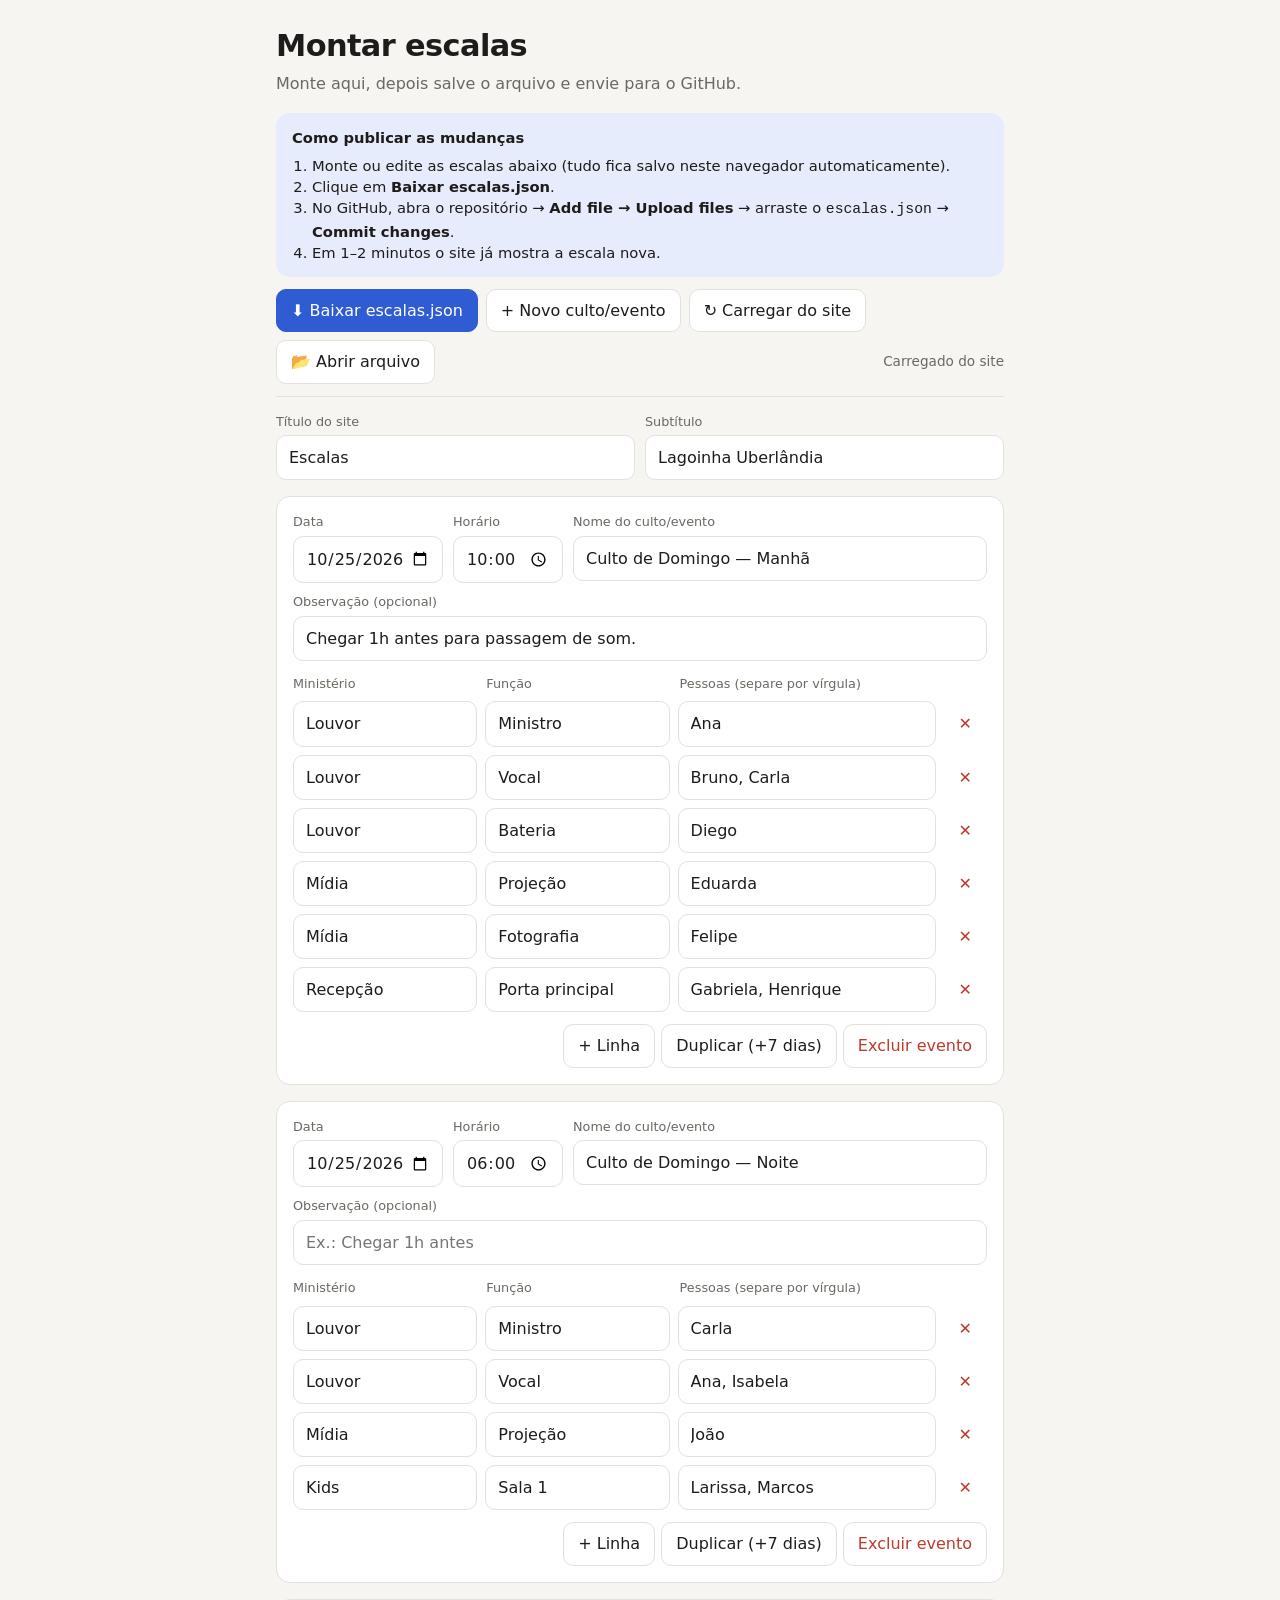
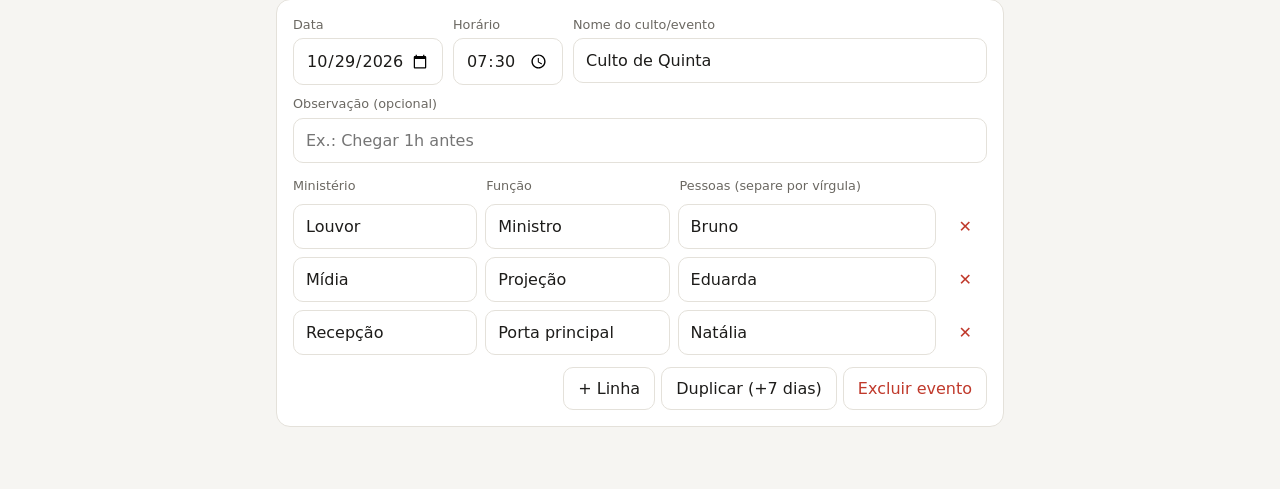
==== montar.html @ d143d2ea "Add files via upload" ====
<!doctype html>
<html lang="pt-BR">
<head>
  <meta charset="utf-8">
  <meta name="viewport" content="width=device-width, initial-scale=1">
  <meta name="robots" content="noindex">
  <title>Montar escalas</title>
  <link rel="stylesheet" href="style.css">
</head>
<body>
<div class="wrap">
  <header>
    <h1>Montar escalas</h1>
    <p>Monte aqui, depois salve o arquivo e envie para o GitHub.</p>
  </header>

  <div class="ajuda">
    <strong>Como publicar as mudanças</strong>
    <ol>
      <li>Monte ou edite as escalas abaixo (tudo fica salvo neste navegador automaticamente).</li>
      <li>Clique em <b>Baixar escalas.json</b>.</li>
      <li>No GitHub, abra o repositório → <b>Add file → Upload files</b> → arraste o <code>escalas.json</code> → <b>Commit changes</b>.</li>
      <li>Em 1–2 minutos o site já mostra a escala nova.</li>
    </ol>
  </div>

  <div class="barra">
    <button class="primary" id="baixar">⬇ Baixar escalas.json</button>
    <button id="novo">+ Novo culto/evento</button>
    <button id="recarregar" title="Descarta o rascunho e carrega o que está publicado no site">↻ Carregar do site</button>
    <label class="btn" title="Abrir um escalas.json do computador">📂 Abrir arquivo<input type="file" id="arquivo" accept=".json,application/json" hidden></label>
    <span class="status" id="status"></span>
  </div>

  <div class="campos2" style="margin-top:16px">
    <div><label class="l" for="titulo">Título do site</label><input type="text" id="titulo"></div>
    <div><label class="l" for="subtitulo">Subtítulo</label><input type="text" id="subtitulo"></div>
  </div>

  <div id="eventos"></div>

  <datalist id="dl-min"></datalist>
  <datalist id="dl-func"></datalist>
  <datalist id="dl-nomes"></datalist>
</div>

<script>
const CHAVE = "escalas-rascunho-v1";
const $ = id => document.getElementById(id);
const esc = s => String(s ?? "").replace(/[&<>"']/g, c => ({ "&":"&amp;","<":"&lt;",">":"&gt;",'"':"&quot;","'":"&#39;" }[c]));
let dados = { titulo: "Escalas", subtitulo: "", eventos: [] };

function status(msg) { $("status").textContent = msg; }

function salvarLocal() {
  try { localStorage.setItem(CHAVE, JSON.stringify(dados)); status("Rascunho salvo neste navegador"); }
  catch (e) { status("Não foi possível salvar o rascunho — baixe o arquivo antes de sair"); }
}

function atualizarSugestoes() {
  const mins = new Set(), funcs = new Set(), nomes = new Set();
  for (const ev of dados.eventos) for (const l of ev.escala || []) {
    if (l.ministerio) mins.add(l.ministerio);
    if (l.funcao) funcs.add(l.funcao);
    (l.pessoas || []).forEach(p => p && nomes.add(p));
  }
  const op = s => [...s].sort((a,b)=>a.localeCompare(b,"pt-BR")).map(v => `<option value="${esc(v)}">`).join("");
  $("dl-min").innerHTML = op(mins);
  $("dl-func").innerHTML = op(funcs);
  $("dl-nomes").innerHTML = op(nomes);
}

function ordenar() {
  dados.eventos.sort((a, b) => ((a.data||"") + (a.horario||"")).localeCompare((b.data||"") + (b.horario||"")));
}

function render() {
  $("titulo").value = dados.titulo || "";
  $("subtitulo").value = dados.subtitulo || "";
  atualizarSugestoes();

  if (!dados.eventos.length) {
    $("eventos").innerHTML = `<p class="vazio">Nenhum evento ainda. Clique em “+ Novo culto/evento”.</p>`;
    return;
  }

  $("eventos").innerHTML = dados.eventos.map((ev, i) => `
    <div class="ed-evento" data-i="${i}">
      <div class="campos3">
        <div><label class="l">Data</label><input type="date" data-k="data" value="${esc(ev.data)}"></div>
        <div><label class="l">Horário</label><input type="time" data-k="horario" value="${esc(ev.horario)}"></div>
        <div><label class="l">Nome do culto/evento</label><input type="text" data-k="nome" value="${esc(ev.nome)}" placeholder="Ex.: Culto de Domingo — Noite"></div>
      </div>
      <div style="margin-top:10px"><label class="l">Observação (opcional)</label><input type="text" data-k="obs" value="${esc(ev.obs)}" placeholder="Ex.: Chegar 1h antes"></div>

      <div class="ed-cab"><span>Ministério</span><span>Função</span><span>Pessoas (separe por vírgula)</span><span></span></div>
      ${(ev.escala || []).map((l, j) => `
        <div class="ed-linha" data-j="${j}">
          <input type="text" data-c="ministerio" list="dl-min" value="${esc(l.ministerio)}" placeholder="Ministério">
          <input type="text" data-c="funcao" list="dl-func" value="${esc(l.funcao)}" placeholder="Função">
          <input type="text" class="pessoas" data-c="pessoas" value="${esc((l.pessoas||[]).join(", "))}" placeholder="Pessoas (separe por vírgula)">
          <button class="ghost danger" data-acao="rmLinha" title="Remover linha">✕</button>
        </div>`).join("")}

      <div class="acoes">
        <button data-acao="addLinha">+ Linha</button>
        <button data-acao="duplicar" title="Cria uma cópia deste evento uma semana depois">Duplicar (+7 dias)</button>
        <button class="danger" data-acao="rmEvento">Excluir evento</button>
      </div>
    </div>`).join("");
}

// ---- edição ----
$("eventos").addEventListener("input", e => {
  const card = e.target.closest(".ed-evento"); if (!card) return;
  const ev = dados.eventos[+card.dataset.i];
  if (e.target.dataset.k) ev[e.target.dataset.k] = e.target.value;
  const linha = e.target.closest(".ed-linha");
  if (linha && e.target.dataset.c) {
    const l = ev.escala[+linha.dataset.j];
    const c = e.target.dataset.c;
    l[c] = c === "pessoas" ? e.target.value.split(",").map(s => s.trim()).filter(Boolean) : e.target.value;
  }
  salvarLocal();
});
$("eventos").addEventListener("change", e => {
  if (e.target.dataset.k === "data" || e.target.dataset.k === "horario") { ordenar(); render(); }
  else atualizarSugestoes();
});
$("eventos").addEventListener("click", e => {
  const b = e.target.closest("button[data-acao]"); if (!b) return;
  const card = b.closest(".ed-evento"); const i = +card.dataset.i; const ev = dados.eventos[i];
  const acao = b.dataset.acao;
  if (acao === "addLinha") {
    const ult = ev.escala[ev.escala.length - 1];
    ev.escala.push({ ministerio: ult ? ult.ministerio : "", funcao: "", pessoas: [] });
  }
  if (acao === "rmLinha") ev.escala.splice(+b.closest(".ed-linha").dataset.j, 1);
  if (acao === "rmEvento") {
    if (!confirm(`Excluir “${ev.nome || "evento"}”?`)) return;
    dados.eventos.splice(i, 1);
  }
  if (acao === "duplicar") {
    const copia = JSON.parse(JSON.stringify(ev));
    if (copia.data) {
      const [y, m, d] = copia.data.split("-").map(Number);
      const nd = new Date(y, m - 1, d + 7);
      copia.data = `${nd.getFullYear()}-${String(nd.getMonth()+1).padStart(2,"0")}-${String(nd.getDate()).padStart(2,"0")}`;
    }
    dados.eventos.push(copia); ordenar();
  }
  salvarLocal(); render();
});
$("titulo").addEventListener("input", e => { dados.titulo = e.target.value; salvarLocal(); });
$("subtitulo").addEventListener("input", e => { dados.subtitulo = e.target.value; salvarLocal(); });

$("novo").onclick = () => {
  const h = new Date();
  const data = `${h.getFullYear()}-${String(h.getMonth()+1).padStart(2,"0")}-${String(h.getDate()).padStart(2,"0")}`;
  dados.eventos.push({ data, horario: "", nome: "", obs: "", escala: [{ ministerio: "", funcao: "", pessoas: [] }] });
  ordenar(); salvarLocal(); render();
  const idx = dados.eventos.findIndex(e => e.nome === "" && e.data === data);
  document.querySelector(`.ed-evento[data-i="${idx}"]`)?.scrollIntoView({ behavior: "smooth", block: "center" });
};

// ---- arquivo ----
function limpo() {
  const d = JSON.parse(JSON.stringify(dados));
  d.eventos.forEach(ev => {
    ev.escala = (ev.escala || []).filter(l => l.ministerio || l.funcao || (l.pessoas && l.pessoas.length));
  });
  return d;
}
$("baixar").onclick = () => {
  const blob = new Blob([JSON.stringify(limpo(), null, 2)], { type: "application/json" });
  const a = document.createElement("a");
  a.href = URL.createObjectURL(blob); a.download = "escalas.json";
  document.body.appendChild(a); a.click(); a.remove();
  setTimeout(() => URL.revokeObjectURL(a.href), 1000);
  status("Arquivo baixado — agora envie para o GitHub");
};
$("arquivo").onchange = async e => {
  const f = e.target.files[0]; if (!f) return;
  try { dados = JSON.parse(await f.text()); dados.eventos = dados.eventos || []; ordenar(); salvarLocal(); render(); status("Arquivo aberto"); }
  catch { alert("Esse arquivo não parece ser um escalas.json válido."); }
  e.target.value = "";
};
async function carregarDoSite() {
  const r = await fetch("escalas.json?v=" + Date.now(), { cache: "no-store" });
  dados = await r.json(); dados.eventos = dados.eventos || []; ordenar();
}
$("recarregar").onclick = async () => {
  if (!confirm("Isso apaga o rascunho deste navegador e carrega o que está publicado. Continuar?")) return;
  try { await carregarDoSite(); salvarLocal(); render(); status("Carregado do site"); }
  catch { alert("Não consegui carregar do site."); }
};

// ---- início ----
(async () => {
  let rascunho = null;
  try { rascunho = JSON.parse(localStorage.getItem(CHAVE)); } catch {}
  if (rascunho && rascunho.eventos) { dados = rascunho; status("Rascunho recuperado deste navegador"); }
  else {
    try { await carregarDoSite(); status("Carregado do site"); }
    catch { status("Começando do zero"); }
  }
  ordenar(); render();
})();
</script>
</body>
</html>
---- style.css ----
:root {
  --bg: #f6f5f2;
  --card: #ffffff;
  --text: #1d1c1a;
  --muted: #6b6862;
  --line: #e4e1da;
  --accent: #2f5bd3;
  --accent-soft: #e6ecfb;
  --hl: #fff1b8;
  --danger: #c0392b;
  --radius: 14px;
}
@media (prefers-color-scheme: dark) {
  :root {
    --bg: #141413;
    --card: #1f1e1c;
    --text: #f1efe9;
    --muted: #a19d94;
    --line: #34322e;
    --accent: #7d9bff;
    --accent-soft: #24304f;
    --hl: #5a4a10;
    --danger: #ff7a6b;
  }
}
* { box-sizing: border-box; }
html, body { margin: 0; }
body {
  background: var(--bg);
  color: var(--text);
  font: 16px/1.45 system-ui, -apple-system, "Segoe UI", Roboto, sans-serif;
}
.wrap { max-width: 760px; margin: 0 auto; padding: 24px 16px 64px; }
header h1 { margin: 0; font-size: 1.9rem; letter-spacing: -0.02em; }
header p { margin: 4px 0 0; color: var(--muted); }

input, select, textarea, button { font: inherit; color: inherit; }
input[type=text], input[type=search], input[type=date], input[type=time], textarea {
  width: 100%;
  padding: 10px 12px;
  border: 1px solid var(--line);
  border-radius: 10px;
  background: var(--card);
}
input:focus, textarea:focus { outline: 2px solid var(--accent); outline-offset: -1px; }

button, .btn {
  display: inline-flex; align-items: center; gap: 6px;
  padding: 9px 14px;
  border: 1px solid var(--line);
  border-radius: 10px;
  background: var(--card);
  cursor: pointer;
  text-decoration: none;
}
button.primary, .btn.primary { background: var(--accent); border-color: var(--accent); color: #fff; }
button.danger { color: var(--danger); }
button.ghost { border-color: transparent; background: transparent; }
button:hover { filter: brightness(0.97); }

/* ---------- Página pública ---------- */
.filtros { margin: 20px 0 8px; display: grid; gap: 10px; }
.chips { display: flex; flex-wrap: wrap; gap: 6px; }
.chip {
  padding: 6px 12px; border-radius: 999px; border: 1px solid var(--line);
  background: var(--card); cursor: pointer; font-size: 0.9rem;
}
.chip.on { background: var(--accent); border-color: var(--accent); color: #fff; }
.toggle { color: var(--muted); font-size: 0.9rem; display: flex; gap: 6px; align-items: center; }

.dia { margin-top: 28px; }
.dia > h2 {
  font-size: 0.85rem; text-transform: uppercase; letter-spacing: 0.06em;
  color: var(--muted); margin: 0 0 10px;
}
.dia.hoje > h2 { color: var(--accent); }
.evento {
  background: var(--card); border: 1px solid var(--line); border-radius: var(--radius);
  padding: 16px; margin-bottom: 12px;
}
.evento-topo { display: flex; justify-content: space-between; gap: 12px; align-items: baseline; }
.evento h3 { margin: 0; font-size: 1.1rem; }
.hora { color: var(--muted); font-variant-numeric: tabular-nums; white-space: nowrap; }
.obs { margin: 6px 0 0; color: var(--muted); font-size: 0.92rem; }
.min { margin-top: 14px; }
.min h4 {
  margin: 0 0 6px; font-size: 0.8rem; text-transform: uppercase; letter-spacing: 0.05em;
  color: var(--accent);
}
.linha { display: grid; grid-template-columns: minmax(90px, 38%) 1fr; gap: 10px; padding: 5px 0; border-top: 1px solid var(--line); }
.linha:first-of-type { border-top: 0; }
.funcao { color: var(--muted); }
mark { background: var(--hl); color: inherit; border-radius: 4px; padding: 0 3px; }
.vazio { text-align: center; color: var(--muted); padding: 48px 0; }
.rodape { margin-top: 40px; text-align: center; font-size: 0.85rem; color: var(--muted); }
.rodape a { color: var(--muted); }

/* ---------- Editor ---------- */
.barra {
  position: sticky; top: 0; z-index: 5;
  background: var(--bg); padding: 12px 0; border-bottom: 1px solid var(--line);
  display: flex; flex-wrap: wrap; gap: 8px; align-items: center;
}
.barra .status { margin-left: auto; color: var(--muted); font-size: 0.85rem; }
.campos2 { display: grid; grid-template-columns: 1fr 1fr; gap: 10px; }
.campos3 { display: grid; grid-template-columns: 150px 110px 1fr; gap: 10px; }
label.l { display: block; font-size: 0.8rem; color: var(--muted); margin-bottom: 4px; }
.ed-evento { background: var(--card); border: 1px solid var(--line); border-radius: var(--radius); padding: 16px; margin-top: 16px; }
.ed-evento .acoes { display: flex; gap: 6px; justify-content: flex-end; margin-top: 12px; flex-wrap: wrap; }
.ed-linha { display: grid; grid-template-columns: 1fr 1fr 1.4fr auto; gap: 8px; margin-top: 8px; align-items: center; }
.ed-cab { display: grid; grid-template-columns: 1fr 1fr 1.4fr auto; gap: 8px; margin-top: 14px; font-size: 0.8rem; color: var(--muted); }
.ed-cab span:last-child { width: 40px; }
.ajuda {
  background: var(--accent-soft); border-radius: var(--radius); padding: 14px 16px; margin: 18px 0 0;
  font-size: 0.92rem;
}
.ajuda ol { margin: 6px 0 0; padding-left: 20px; }

@media (max-width: 600px) {
  .barra { position: static; }
  .barra .status { margin-left: 0; width: 100%; }
  .campos3 { grid-template-columns: 1fr 1fr; }
  .campos3 > div:last-child { grid-column: 1 / -1; }
  .ed-cab { display: none; }
  .ed-linha { grid-template-columns: 1fr 1fr; padding-top: 8px; border-top: 1px solid var(--line); }
  .ed-linha .pessoas { grid-column: 1 / -1; }
  .ed-linha button { grid-column: 1 / -1; justify-self: end; }
  .linha { grid-template-columns: 1fr; gap: 0; }
}
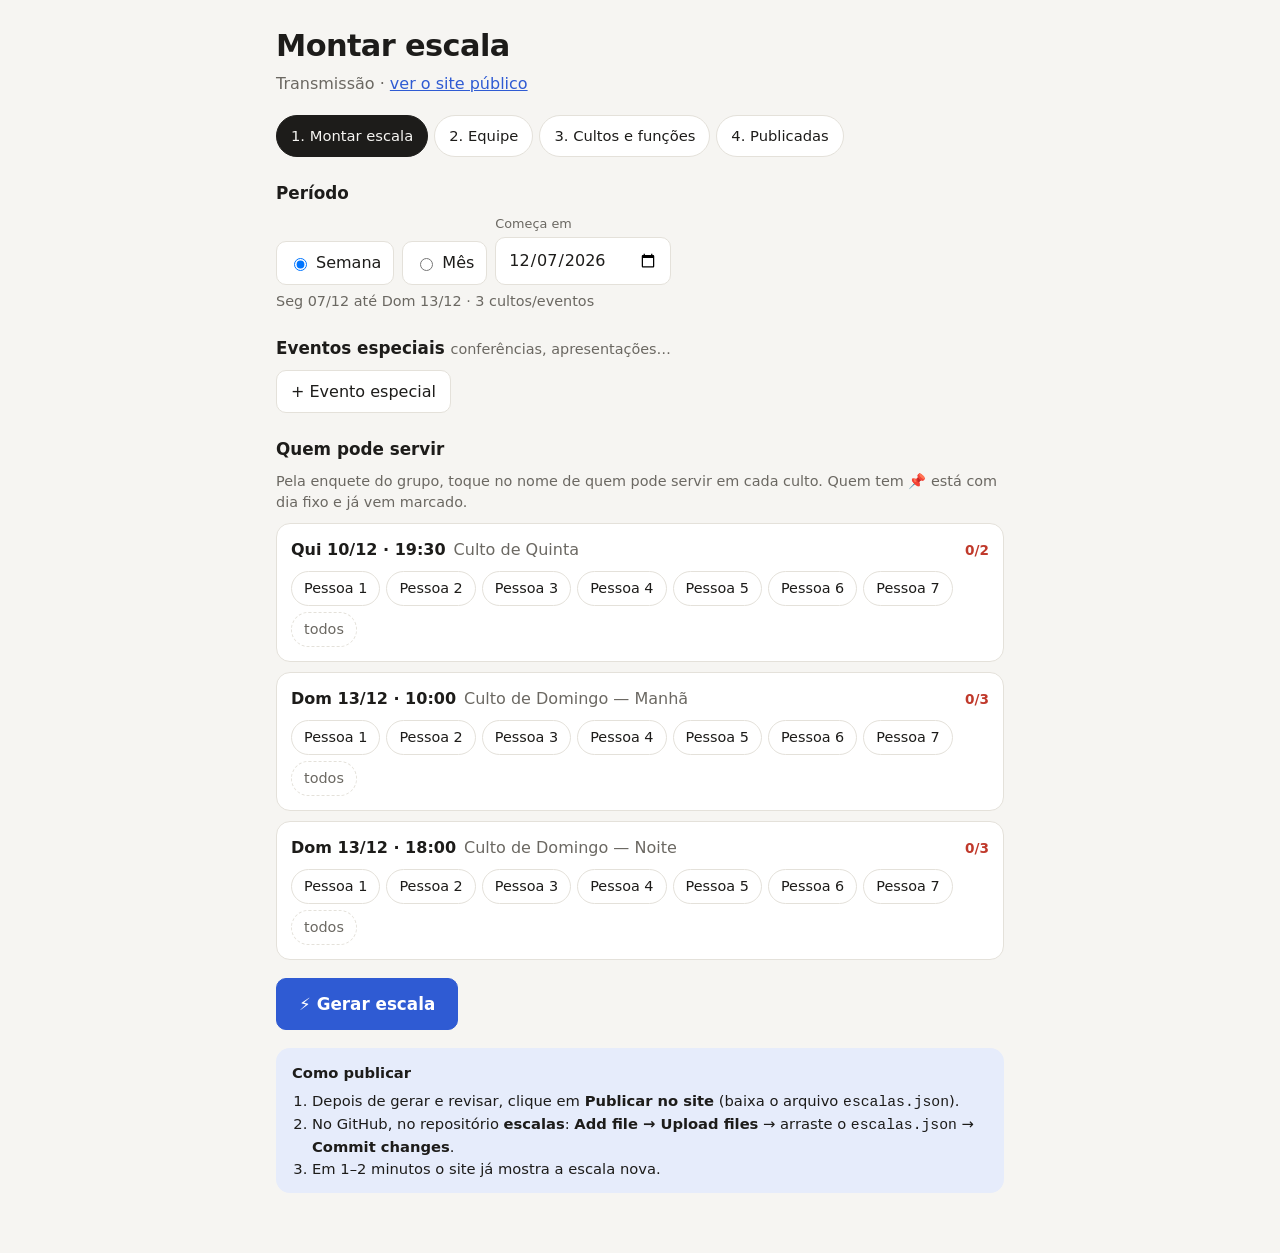
==== commit e6353a1e: "Add files via upload" ====
--- a/montar.html
+++ b/montar.html
@@ -4,207 +4,488 @@
   <meta charset="utf-8">
   <meta name="viewport" content="width=device-width, initial-scale=1">
   <meta name="robots" content="noindex">
-  <title>Montar escalas</title>
+  <title>Montar escala · Transmissão</title>
   <link rel="stylesheet" href="style.css">
 </head>
 <body>
 <div class="wrap">
   <header>
-    <h1>Montar escalas</h1>
-    <p>Monte aqui, depois salve o arquivo e envie para o GitHub.</p>
+    <h1>Montar escala</h1>
+    <p>Transmissão · <a href="./" class="link">ver o site público</a></p>
   </header>
 
+  <nav class="abas" id="abas">
+    <button data-aba="montar" class="on">1. Montar escala</button>
+    <button data-aba="equipe">2. Equipe</button>
+    <button data-aba="cultos">3. Cultos e funções</button>
+    <button data-aba="publicadas">4. Publicadas</button>
+  </nav>
+
+  <!-- ================= MONTAR ================= -->
+  <section id="aba-montar" class="aba">
+    <div class="bloco">
+      <h2>Período</h2>
+      <div class="linha-form">
+        <label class="seg"><input type="radio" name="modo" value="semana"> Semana</label>
+        <label class="seg"><input type="radio" name="modo" value="mes"> Mês</label>
+        <div id="campo-semana"><label class="l">Começa em</label><input type="date" id="inicio"></div>
+        <div id="campo-mes"><label class="l">Mês</label><input type="month" id="mes"></div>
+      </div>
+      <p class="dica" id="resumo-periodo"></p>
+    </div>
+
+    <div class="bloco">
+      <h2>Eventos especiais <span class="sub">conferências, apresentações…</span></h2>
+      <div id="especiais"></div>
+      <button id="add-especial">+ Evento especial</button>
+    </div>
+
+    <div class="bloco">
+      <h2>Quem pode servir</h2>
+      <p class="dica">Pela enquete do grupo, toque no nome de quem pode servir em cada culto. Quem tem 📌 está com dia fixo e já vem marcado.</p>
+      <div id="disp"></div>
+    </div>
+
+    <div class="acoes-grandes">
+      <button class="primary grande" id="gerar">⚡ Gerar escala</button>
+    </div>
+
+    <div id="resultado"></div>
+  </section>
+
+  <!-- ================= EQUIPE ================= -->
+  <section id="aba-equipe" class="aba" hidden>
+    <p class="dica">Marque o que cada pessoa sabe fazer. Quando alguém for treinado em outra função, é só marcar aqui. “Dias fixos” = a pessoa já vem marcada como disponível e tem prioridade nesse culto.</p>
+    <div id="equipe"></div>
+    <button id="add-pessoa">+ Pessoa</button>
+  </section>
+
+  <!-- ================= CULTOS ================= -->
+  <section id="aba-cultos" class="aba" hidden>
+    <div class="bloco">
+      <h2>Funções</h2>
+      <div class="chips" id="funcoes"></div>
+      <div class="linha-form" style="margin-top:10px">
+        <input type="text" id="nova-funcao" placeholder="Nova função">
+        <button id="add-funcao">Adicionar</button>
+      </div>
+    </div>
+    <div class="bloco">
+      <h2>Cultos da semana</h2>
+      <p class="dica">Os cultos que se repetem toda semana e quantas pessoas cada função precisa.</p>
+      <div id="cultos"></div>
+      <button id="add-culto">+ Culto</button>
+    </div>
+  </section>
+
+  <!-- ================= PUBLICADAS ================= -->
+  <section id="aba-publicadas" class="aba" hidden>
+    <p class="dica">Escalas que estão no arquivo. Se apagar algo aqui, baixe o arquivo e envie de novo ao GitHub.</p>
+    <div id="publicadas"></div>
+    <div class="acoes-grandes"><button class="primary" id="baixar">⬇ Baixar escalas.json</button></div>
+  </section>
+
   <div class="ajuda">
-    <strong>Como publicar as mudanças</strong>
+    <strong>Como publicar</strong>
     <ol>
-      <li>Monte ou edite as escalas abaixo (tudo fica salvo neste navegador automaticamente).</li>
-      <li>Clique em <b>Baixar escalas.json</b>.</li>
-      <li>No GitHub, abra o repositório → <b>Add file → Upload files</b> → arraste o <code>escalas.json</code> → <b>Commit changes</b>.</li>
+      <li>Depois de gerar e revisar, clique em <b>Publicar no site</b> (baixa o arquivo <code>escalas.json</code>).</li>
+      <li>No GitHub, no repositório <b>escalas</b>: <b>Add file → Upload files</b> → arraste o <code>escalas.json</code> → <b>Commit changes</b>.</li>
       <li>Em 1–2 minutos o site já mostra a escala nova.</li>
     </ol>
   </div>
-
-  <div class="barra">
-    <button class="primary" id="baixar">⬇ Baixar escalas.json</button>
-    <button id="novo">+ Novo culto/evento</button>
-    <button id="recarregar" title="Descarta o rascunho e carrega o que está publicado no site">↻ Carregar do site</button>
-    <label class="btn" title="Abrir um escalas.json do computador">📂 Abrir arquivo<input type="file" id="arquivo" accept=".json,application/json" hidden></label>
-    <span class="status" id="status"></span>
-  </div>
-
-  <div class="campos2" style="margin-top:16px">
-    <div><label class="l" for="titulo">Título do site</label><input type="text" id="titulo"></div>
-    <div><label class="l" for="subtitulo">Subtítulo</label><input type="text" id="subtitulo"></div>
-  </div>
-
-  <div id="eventos"></div>
-
-  <datalist id="dl-min"></datalist>
-  <datalist id="dl-func"></datalist>
-  <datalist id="dl-nomes"></datalist>
+  <p class="status-fixo" id="status"></p>
 </div>
 
 <script>
-const CHAVE = "escalas-rascunho-v1";
+const KD = "escalas-transmissao-dados-v2";
+const KP = "escalas-transmissao-plano-v2";
+const MIN = "Transmissão";
+const DIAS = ["Domingo","Segunda","Terça","Quarta","Quinta","Sexta","Sábado"];
+const DIAS_C = ["Dom","Seg","Ter","Qua","Qui","Sex","Sáb"];
+
 const $ = id => document.getElementById(id);
 const esc = s => String(s ?? "").replace(/[&<>"']/g, c => ({ "&":"&amp;","<":"&lt;",">":"&gt;",'"':"&quot;","'":"&#39;" }[c]));
-let dados = { titulo: "Escalas", subtitulo: "", eventos: [] };
-
-function status(msg) { $("status").textContent = msg; }
-
-function salvarLocal() {
-  try { localStorage.setItem(CHAVE, JSON.stringify(dados)); status("Rascunho salvo neste navegador"); }
-  catch (e) { status("Não foi possível salvar o rascunho — baixe o arquivo antes de sair"); }
-}
-
-function atualizarSugestoes() {
-  const mins = new Set(), funcs = new Set(), nomes = new Set();
-  for (const ev of dados.eventos) for (const l of ev.escala || []) {
-    if (l.ministerio) mins.add(l.ministerio);
-    if (l.funcao) funcs.add(l.funcao);
-    (l.pessoas || []).forEach(p => p && nomes.add(p));
+const uid = p => p + Math.random().toString(36).slice(2, 8);
+const pad = n => String(n).padStart(2, "0");
+const iso = d => `${d.getFullYear()}-${pad(d.getMonth()+1)}-${pad(d.getDate())}`;
+const parse = s => { const [y,m,d] = String(s).split("-").map(Number); return new Date(y, m-1, d||1); };
+const addDias = (d, n) => new Date(d.getFullYear(), d.getMonth(), d.getDate() + n);
+const curta = s => { const d = parse(s); return `${DIAS_C[d.getDay()]} ${pad(d.getDate())}/${pad(d.getMonth()+1)}`; };
+
+let D = null;  // dados (vão para escalas.json)
+let P = null;  // plano em andamento (só neste navegador)
+
+function padrao() {
+  return {
+    titulo: "Escala da Transmissão",
+    subtitulo: "Lagoinha Uberlândia",
+    config: {
+      funcoes: ["Câmera", "Moderação", "Câmera móvel"],
+      equipe: Array.from({ length: 7 }, (_, i) => ({ id: uid("p"), nome: `Pessoa ${i+1}`, funcoes: ["Câmera", "Moderação"], fixos: [] })),
+      cultos: [
+        { id: uid("c"), nome: "Culto de Domingo — Manhã", dia: 0, horario: "10:00", vagas: { "Câmera": 2, "Moderação": 1 } },
+        { id: uid("c"), nome: "Culto de Domingo — Noite", dia: 0, horario: "18:00", vagas: { "Câmera": 2, "Moderação": 1 } },
+        { id: uid("c"), nome: "Culto de Quinta", dia: 4, horario: "19:30", vagas: { "Câmera": 1, "Moderação": 1 } }
+      ]
+    },
+    eventos: []
+  };
+}
+function planoPadrao() {
+  const hoje = new Date();
+  const seg = addDias(hoje, ((8 - hoje.getDay()) % 7) || 7); // próxima segunda
+  const prox = new Date(hoje.getFullYear(), hoje.getMonth() + 1, 1);
+  return { modo: "semana", inicio: iso(seg), mes: `${prox.getFullYear()}-${pad(prox.getMonth()+1)}`, especiais: [], disp: {}, res: null };
+}
+const cfg = () => D.config;
+
+// ---------- salvar ----------
+let tStatus;
+function status(msg) { $("status").textContent = msg; $("status").classList.add("vis"); clearTimeout(tStatus); tStatus = setTimeout(() => $("status").classList.remove("vis"), 2500); }
+function salvar(silencioso) {
+  try { localStorage.setItem(KD, JSON.stringify(D)); localStorage.setItem(KP, JSON.stringify(P)); if (!silencioso) status("Salvo neste navegador"); }
+  catch { status("Não consegui salvar o rascunho"); }
+}
+
+// ---------- abas ----------
+$("abas").addEventListener("click", e => {
+  const b = e.target.closest("button[data-aba]"); if (!b) return;
+  document.querySelectorAll("#abas button").forEach(x => x.classList.toggle("on", x === b));
+  document.querySelectorAll(".aba").forEach(s => s.hidden = s.id !== "aba-" + b.dataset.aba);
+  renderTudo();
+});
+
+// ================= EQUIPE =================
+function renderEquipe() {
+  $("equipe").innerHTML = cfg().equipe.map((p, i) => `
+    <div class="cartao" data-i="${i}">
+      <div class="linha-form">
+        <input type="text" data-campo="nome" value="${esc(p.nome)}" placeholder="Nome">
+        <button class="ghost danger" data-acao="rm" title="Remover pessoa">✕</button>
+      </div>
+      <label class="l" style="margin-top:10px">Sabe fazer</label>
+      <div class="chips">${cfg().funcoes.map(f => `<button class="chip ${p.funcoes.includes(f) ? "on" : ""}" data-funcao="${esc(f)}">${esc(f)}</button>`).join("")}</div>
+      <label class="l" style="margin-top:10px">Dias fixos</label>
+      <div class="chips">${cfg().cultos.map(c => `<button class="chip ${p.fixos.includes(c.id) ? "on" : ""}" data-fixo="${c.id}">📌 ${esc(DIAS_C[c.dia])} ${esc(c.horario)} · ${esc(c.nome)}</button>`).join("") || `<span class="dica">Cadastre os cultos primeiro.</span>`}</div>
+    </div>`).join("");
+}
+$("equipe").addEventListener("input", e => {
+  const c = e.target.closest(".cartao"); if (!c) return;
+  cfg().equipe[+c.dataset.i].nome = e.target.value; salvar();
+});
+$("equipe").addEventListener("click", e => {
+  const c = e.target.closest(".cartao"); if (!c) return;
+  const p = cfg().equipe[+c.dataset.i];
+  const b = e.target.closest("button"); if (!b) return;
+  if (b.dataset.acao === "rm") { if (!confirm(`Remover ${p.nome}?`)) return; cfg().equipe.splice(+c.dataset.i, 1); }
+  if (b.dataset.funcao) toggle(p.funcoes, b.dataset.funcao);
+  if (b.dataset.fixo) toggle(p.fixos, b.dataset.fixo);
+  salvar(); renderEquipe();
+});
+$("add-pessoa").onclick = () => { cfg().equipe.push({ id: uid("p"), nome: "", funcoes: [], fixos: [] }); salvar(); renderEquipe(); };
+function toggle(arr, v) { const i = arr.indexOf(v); i >= 0 ? arr.splice(i, 1) : arr.push(v); }
+
+// ================= CULTOS / FUNÇÕES =================
+function vagasHTML(vagas) {
+  return `<div class="vagas">${cfg().funcoes.map(f => `
+    <label><span>${esc(f)}</span><input type="number" min="0" max="20" data-vaga="${esc(f)}" value="${+(vagas[f] || 0)}"></label>`).join("")}</div>`;
+}
+function renderCultos() {
+  $("funcoes").innerHTML = cfg().funcoes.map(f => `<span class="chip on">${esc(f)} <button class="mini" data-rmfuncao="${esc(f)}" title="Remover">✕</button></span>`).join("");
+  $("cultos").innerHTML = cfg().cultos.map((c, i) => `
+    <div class="cartao" data-i="${i}">
+      <div class="campos3">
+        <div><label class="l">Dia</label><select data-campo="dia">${DIAS.map((d, k) => `<option value="${k}" ${+c.dia === k ? "selected" : ""}>${d}</option>`).join("")}</select></div>
+        <div><label class="l">Horário</label><input type="time" data-campo="horario" value="${esc(c.horario)}"></div>
+        <div><label class="l">Nome</label><input type="text" data-campo="nome" value="${esc(c.nome)}"></div>
+      </div>
+      <label class="l" style="margin-top:10px">Pessoas por função</label>
+      ${vagasHTML(c.vagas)}
+      <div class="acoes"><button class="danger" data-acao="rm">Remover culto</button></div>
+    </div>`).join("");
+}
+$("cultos").addEventListener("input", e => {
+  const card = e.target.closest(".cartao"); if (!card) return;
+  const c = cfg().cultos[+card.dataset.i];
+  if (e.target.dataset.campo) c[e.target.dataset.campo] = e.target.dataset.campo === "dia" ? +e.target.value : e.target.value;
+  if (e.target.dataset.vaga) c.vagas[e.target.dataset.vaga] = Math.max(0, +e.target.value || 0);
+  salvar();
+});
+$("cultos").addEventListener("change", e => { if (e.target.dataset.campo === "dia") salvar(); });
+$("cultos").addEventListener("click", e => {
+  const b = e.target.closest("button[data-acao=rm]"); if (!b) return;
+  const i = +b.closest(".cartao").dataset.i; const c = cfg().cultos[i];
+  if (!confirm(`Remover “${c.nome}”?`)) return;
+  cfg().cultos.splice(i, 1);
+  cfg().equipe.forEach(p => p.fixos = p.fixos.filter(x => x !== c.id));
+  salvar(); renderCultos();
+});
+$("add-culto").onclick = () => { cfg().cultos.push({ id: uid("c"), nome: "Novo culto", dia: 0, horario: "19:00", vagas: { "Câmera": 1, "Moderação": 1 } }); salvar(); renderCultos(); };
+$("add-funcao").onclick = () => {
+  const f = $("nova-funcao").value.trim(); if (!f || cfg().funcoes.includes(f)) return;
+  cfg().funcoes.push(f); $("nova-funcao").value = ""; salvar(); renderCultos();
+};
+$("funcoes").addEventListener("click", e => {
+  const f = e.target.dataset.rmfuncao; if (!f) return;
+  if (!confirm(`Remover a função “${f}”?`)) return;
+  cfg().funcoes = cfg().funcoes.filter(x => x !== f);
+  cfg().equipe.forEach(p => p.funcoes = p.funcoes.filter(x => x !== f));
+  salvar(); renderCultos();
+});
+
+// ================= PERÍODO / INSTÂNCIAS =================
+function periodo() {
+  if (P.modo === "mes") { const [y, m] = P.mes.split("-").map(Number); return [new Date(y, m-1, 1), new Date(y, m, 0)]; }
+  const s = parse(P.inicio); return [s, addDias(s, 6)];
+}
+function instancias() {
+  const [a, b] = periodo(); const out = [];
+  for (let d = new Date(a); d <= b; d = addDias(d, 1))
+    for (const c of cfg().cultos) if (+c.dia === d.getDay())
+      out.push({ key: iso(d) + "|" + c.id, data: iso(d), nome: c.nome, horario: c.horario, vagas: c.vagas, cultoId: c.id });
+  for (const e of P.especiais) if (e.data >= iso(a) && e.data <= iso(b))
+    out.push({ key: "esp|" + e.id, data: e.data, nome: e.nome || "Evento especial", horario: e.horario, vagas: e.vagas, especial: true });
+  return out.sort((x, y) => (x.data + (x.horario || "")).localeCompare(y.data + (y.horario || "")));
+}
+function dispDe(inst) {
+  if (!P.disp[inst.key]) P.disp[inst.key] = cfg().equipe.filter(p => inst.cultoId && p.fixos.includes(inst.cultoId)).map(p => p.id);
+  return P.disp[inst.key];
+}
+const pessoa = id => cfg().equipe.find(p => p.id === id);
+
+function renderPeriodo() {
+  document.querySelectorAll("input[name=modo]").forEach(r => r.checked = r.value === P.modo);
+  $("campo-semana").hidden = P.modo !== "semana";
+  $("campo-mes").hidden = P.modo !== "mes";
+  $("inicio").value = P.inicio; $("mes").value = P.mes;
+  const [a, b] = periodo(); const n = instancias().length;
+  $("resumo-periodo").textContent = `${curta(iso(a))} até ${curta(iso(b))} · ${n} culto${n === 1 ? "" : "s"}/evento${n === 1 ? "" : "s"}`;
+}
+document.querySelectorAll("input[name=modo]").forEach(r => r.onchange = () => { P.modo = r.value; P.res = null; salvar(true); renderMontar(); });
+$("inicio").onchange = e => { if (e.target.value) { P.inicio = e.target.value; P.res = null; salvar(true); renderMontar(); } };
+$("mes").onchange = e => { if (e.target.value) { P.mes = e.target.value; P.res = null; salvar(true); renderMontar(); } };
+
+// ---------- especiais ----------
+function renderEspeciais() {
+  $("especiais").innerHTML = P.especiais.map((e, i) => `
+    <div class="cartao" data-i="${i}">
+      <div class="campos3">
+        <div><label class="l">Data</label><input type="date" data-campo="data" value="${esc(e.data)}"></div>
+        <div><label class="l">Horário</label><input type="time" data-campo="horario" value="${esc(e.horario)}"></div>
+        <div><label class="l">Nome</label><input type="text" data-campo="nome" value="${esc(e.nome)}" placeholder="Ex.: Conferência de Mulheres"></div>
+      </div>
+      <label class="l" style="margin-top:10px">Pessoas por função</label>
+      ${vagasHTML(e.vagas)}
+      <div class="acoes"><button class="danger" data-acao="rm">Remover</button></div>
+    </div>`).join("");
+}
+$("add-especial").onclick = () => {
+  const [a] = periodo();
+  P.especiais.push({ id: uid("e"), data: iso(a), horario: "19:00", nome: "", vagas: { "Câmera": 2, "Moderação": 1, "Câmera móvel": 1 } });
+  salvar(true); renderMontar();
+};
+$("especiais").addEventListener("input", e => {
+  const card = e.target.closest(".cartao"); if (!card) return;
+  const ev = P.especiais[+card.dataset.i];
+  if (e.target.dataset.campo) ev[e.target.dataset.campo] = e.target.value;
+  if (e.target.dataset.vaga) ev.vagas[e.target.dataset.vaga] = Math.max(0, +e.target.value || 0);
+  salvar(true);
+});
+$("especiais").addEventListener("change", e => { if (e.target.dataset.campo === "data" || e.target.dataset.campo === "horario") { P.res = null; renderDisp(); renderPeriodo(); } });
+$("especiais").addEventListener("click", e => {
+  const b = e.target.closest("button[data-acao=rm]"); if (!b) return;
+  const i = +b.closest(".cartao").dataset.i; delete P.disp["esp|" + P.especiais[i].id];
+  P.especiais.splice(i, 1); P.res = null; salvar(true); renderMontar();
+});
+
+// ---------- disponibilidade ----------
+function renderDisp() {
+  const ins = instancias();
+  if (!cfg().equipe.length) { $("disp").innerHTML = `<p class="vazio">Cadastre a equipe na aba 2.</p>`; return; }
+  if (!ins.length) { $("disp").innerHTML = `<p class="vazio">Nenhum culto nesse período. Confira a aba 3.</p>`; return; }
+  $("disp").innerHTML = ins.map(inst => {
+    const d = dispDe(inst);
+    const preciso = Object.values(inst.vagas).reduce((s, v) => s + (+v || 0), 0);
+    return `<div class="cartao disp" data-key="${esc(inst.key)}">
+      <div class="disp-topo"><strong>${curta(inst.data)} · ${esc(inst.horario || "")}</strong> <span>${esc(inst.nome)}${inst.especial ? " ⭐" : ""}</span>
+        <span class="conta ${d.length < preciso ? "falta" : ""}">${d.length}/${preciso}</span></div>
+      <div class="chips">${cfg().equipe.map(p => `<button class="chip ${d.includes(p.id) ? "on" : ""}" data-p="${p.id}">${inst.cultoId && p.fixos.includes(inst.cultoId) ? "📌 " : ""}${esc(p.nome || "(sem nome)")}</button>`).join("")}
+        <button class="chip ghost-chip" data-todos="1">todos</button></div>
+    </div>`;
+  }).join("");
+}
+$("disp").addEventListener("click", e => {
+  const card = e.target.closest(".disp"); if (!card) return;
+  const b = e.target.closest("button"); if (!b) return;
+  const key = card.dataset.key; const lista = P.disp[key];
+  if (b.dataset.todos) P.disp[key] = lista.length === cfg().equipe.length ? [] : cfg().equipe.map(p => p.id);
+  else if (b.dataset.p) toggle(lista, b.dataset.p);
+  salvar(true); renderDisp();
+});
+
+// ================= GERADOR =================
+function historico(antesDe) {
+  const lim = iso(addDias(parse(antesDe), -60)); const cont = {};
+  for (const ev of D.eventos) if (ev.data < antesDe && ev.data >= lim)
+    for (const l of ev.escala || []) for (const n of l.pessoas || []) cont[n] = (cont[n] || 0) + 1;
+  return cont;
+}
+function gerar() {
+  const ins = instancias(); const [a] = periodo();
+  const hist = historico(iso(a));
+  const noPeriodo = {}; const porDia = {}; const res = {};
+  const sabe = (p, f) => p.funcoes.includes(f);
+  for (const inst of ins) {
+    const disp = dispDe(inst).map(pessoa).filter(Boolean);
+    const vagas = [];
+    for (const f of cfg().funcoes) for (let k = 0; k < (+inst.vagas[f] || 0); k++) vagas.push(f);
+    // funções com menos gente capaz primeiro
+    vagas.sort((x, y) => disp.filter(p => sabe(p, x)).length - disp.filter(p => sabe(p, y)).length);
+    const usados = new Set(); const linhas = [];
+    for (const f of vagas) {
+      const cand = disp.filter(p => !usados.has(p.id) && sabe(p, f));
+      cand.forEach(p => p._s =
+        (inst.cultoId && p.fixos.includes(inst.cultoId) ? -1000 : 0) +
+        (noPeriodo[p.id] || 0) * 10 +
+        (porDia[inst.data + p.id] ? 6 : 0) +
+        (hist[p.nome] || 0) +
+        Math.random());
+      cand.sort((x, y) => x._s - y._s);
+      const ok = cand[0];
+      if (ok) { usados.add(ok.id); noPeriodo[ok.id] = (noPeriodo[ok.id] || 0) + 1; porDia[inst.data + ok.id] = 1; }
+      linhas.push({ funcao: f, pessoa: ok ? ok.id : "" });
+    }
+    linhas.sort((x, y) => cfg().funcoes.indexOf(x.funcao) - cfg().funcoes.indexOf(y.funcao));
+    res[inst.key] = linhas;
   }
-  const op = s => [...s].sort((a,b)=>a.localeCompare(b,"pt-BR")).map(v => `<option value="${esc(v)}">`).join("");
-  $("dl-min").innerHTML = op(mins);
-  $("dl-func").innerHTML = op(funcs);
-  $("dl-nomes").innerHTML = op(nomes);
-}
-
-function ordenar() {
-  dados.eventos.sort((a, b) => ((a.data||"") + (a.horario||"")).localeCompare((b.data||"") + (b.horario||"")));
-}
-
-function render() {
-  $("titulo").value = dados.titulo || "";
-  $("subtitulo").value = dados.subtitulo || "";
-  atualizarSugestoes();
-
-  if (!dados.eventos.length) {
-    $("eventos").innerHTML = `<p class="vazio">Nenhum evento ainda. Clique em “+ Novo culto/evento”.</p>`;
-    return;
+  P.res = res; salvar(true); renderResultado();
+  $("resultado").scrollIntoView({ behavior: "smooth", block: "start" });
+}
+$("gerar").onclick = gerar;
+
+function renderResultado() {
+  if (!P.res) { $("resultado").innerHTML = ""; return; }
+  const ins = instancias().filter(i => P.res[i.key]);
+  const cont = {}; let faltas = 0;
+  const cards = ins.map(inst => {
+    const d = dispDe(inst);
+    const usados = P.res[inst.key].map(l => l.pessoa).filter(Boolean);
+    const linhas = P.res[inst.key].map((l, j) => {
+      if (l.pessoa) cont[l.pessoa] = (cont[l.pessoa] || 0) + 1; else faltas++;
+      const dup = l.pessoa && usados.filter(x => x === l.pessoa).length > 1;
+      const opts = [`<option value="">— ninguém —</option>`].concat(cfg().equipe.map(p => {
+        const avisos = [];
+        if (!d.includes(p.id)) avisos.push("não marcou");
+        if (!p.funcoes.includes(l.funcao)) avisos.push("não faz");
+        return `<option value="${p.id}" ${p.id === l.pessoa ? "selected" : ""}>${esc(p.nome)}${avisos.length ? " (" + avisos.join(", ") + ")" : ""}</option>`;
+      })).join("");
+      return `<div class="res-linha ${!l.pessoa || dup ? "alerta" : ""}"><span class="funcao">${esc(l.funcao)}</span><select data-key="${esc(inst.key)}" data-j="${j}">${opts}</select>${!l.pessoa ? `<span class="aviso">falta gente</span>` : dup ? `<span class="aviso">repetido</span>` : ""}</div>`;
+    }).join("");
+    return `<div class="cartao"><div class="disp-topo"><strong>${curta(inst.data)} · ${esc(inst.horario || "")}</strong> <span>${esc(inst.nome)}${inst.especial ? " ⭐" : ""}</span></div>${linhas || `<p class="dica">Nenhuma vaga configurada.</p>`}</div>`;
+  }).join("");
+  const resumo = cfg().equipe.map(p => `<span class="pill">${esc(p.nome)} <b>${cont[p.id] || 0}</b></span>`).join("");
+  $("resultado").innerHTML = `
+    <div class="bloco destaque">
+      <h2>Escala gerada</h2>
+      <p class="dica">Revise e troque quem quiser. ${faltas ? `<b class="txt-alerta">${faltas} vaga${faltas > 1 ? "s" : ""} sem ninguém</b> — marque mais gente disponível ou troque manualmente.` : "Todas as vagas preenchidas ✓"}</p>
+      <div class="resumo">${resumo}</div>
+      ${cards}
+      <div class="acoes-grandes">
+        <button id="regerar">🔀 Gerar de novo</button>
+        <button id="whats">📋 Copiar para o WhatsApp</button>
+        <button class="primary" id="publicar">🚀 Publicar no site</button>
+      </div>
+      <textarea id="whats-txt" rows="10" hidden readonly></textarea>
+    </div>`;
+  $("regerar").onclick = gerar;
+  $("whats").onclick = copiarWhats;
+  $("publicar").onclick = publicar;
+}
+$("resultado").addEventListener("change", e => {
+  const s = e.target.closest("select[data-key]"); if (!s) return;
+  P.res[s.dataset.key][+s.dataset.j].pessoa = s.value; salvar(true); renderResultado();
+});
+
+function eventosGerados() {
+  return instancias().filter(i => P.res && P.res[i.key]).map(inst => {
+    const grupos = {};
+    for (const l of P.res[inst.key]) if (l.pessoa) (grupos[l.funcao] = grupos[l.funcao] || []).push(pessoa(l.pessoa)?.nome || "");
+    return { data: inst.data, horario: inst.horario || "", nome: inst.nome, obs: "",
+      escala: Object.entries(grupos).map(([funcao, pessoas]) => ({ ministerio: MIN, funcao, pessoas })) };
+  });
+}
+function textoWhats() {
+  const [a, b] = periodo();
+  let t = `*Escala da Transmissão* 🎥\n_${curta(iso(a))} a ${curta(iso(b))}_\n`;
+  for (const ev of eventosGerados()) {
+    t += `\n*${curta(ev.data)} · ${ev.horario}* — ${ev.nome}\n`;
+    for (const l of ev.escala) t += `• ${l.funcao}: ${l.pessoas.join(", ")}\n`;
   }
-
-  $("eventos").innerHTML = dados.eventos.map((ev, i) => `
-    <div class="ed-evento" data-i="${i}">
-      <div class="campos3">
-        <div><label class="l">Data</label><input type="date" data-k="data" value="${esc(ev.data)}"></div>
-        <div><label class="l">Horário</label><input type="time" data-k="horario" value="${esc(ev.horario)}"></div>
-        <div><label class="l">Nome do culto/evento</label><input type="text" data-k="nome" value="${esc(ev.nome)}" placeholder="Ex.: Culto de Domingo — Noite"></div>
-      </div>
-      <div style="margin-top:10px"><label class="l">Observação (opcional)</label><input type="text" data-k="obs" value="${esc(ev.obs)}" placeholder="Ex.: Chegar 1h antes"></div>
-
-      <div class="ed-cab"><span>Ministério</span><span>Função</span><span>Pessoas (separe por vírgula)</span><span></span></div>
-      ${(ev.escala || []).map((l, j) => `
-        <div class="ed-linha" data-j="${j}">
-          <input type="text" data-c="ministerio" list="dl-min" value="${esc(l.ministerio)}" placeholder="Ministério">
-          <input type="text" data-c="funcao" list="dl-func" value="${esc(l.funcao)}" placeholder="Função">
-          <input type="text" class="pessoas" data-c="pessoas" value="${esc((l.pessoas||[]).join(", "))}" placeholder="Pessoas (separe por vírgula)">
-          <button class="ghost danger" data-acao="rmLinha" title="Remover linha">✕</button>
-        </div>`).join("")}
-
-      <div class="acoes">
-        <button data-acao="addLinha">+ Linha</button>
-        <button data-acao="duplicar" title="Cria uma cópia deste evento uma semana depois">Duplicar (+7 dias)</button>
-        <button class="danger" data-acao="rmEvento">Excluir evento</button>
-      </div>
-    </div>`).join("");
-}
-
-// ---- edição ----
-$("eventos").addEventListener("input", e => {
-  const card = e.target.closest(".ed-evento"); if (!card) return;
-  const ev = dados.eventos[+card.dataset.i];
-  if (e.target.dataset.k) ev[e.target.dataset.k] = e.target.value;
-  const linha = e.target.closest(".ed-linha");
-  if (linha && e.target.dataset.c) {
-    const l = ev.escala[+linha.dataset.j];
-    const c = e.target.dataset.c;
-    l[c] = c === "pessoas" ? e.target.value.split(",").map(s => s.trim()).filter(Boolean) : e.target.value;
-  }
-  salvarLocal();
-});
-$("eventos").addEventListener("change", e => {
-  if (e.target.dataset.k === "data" || e.target.dataset.k === "horario") { ordenar(); render(); }
-  else atualizarSugestoes();
-});
-$("eventos").addEventListener("click", e => {
-  const b = e.target.closest("button[data-acao]"); if (!b) return;
-  const card = b.closest(".ed-evento"); const i = +card.dataset.i; const ev = dados.eventos[i];
-  const acao = b.dataset.acao;
-  if (acao === "addLinha") {
-    const ult = ev.escala[ev.escala.length - 1];
-    ev.escala.push({ ministerio: ult ? ult.ministerio : "", funcao: "", pessoas: [] });
-  }
-  if (acao === "rmLinha") ev.escala.splice(+b.closest(".ed-linha").dataset.j, 1);
-  if (acao === "rmEvento") {
-    if (!confirm(`Excluir “${ev.nome || "evento"}”?`)) return;
-    dados.eventos.splice(i, 1);
-  }
-  if (acao === "duplicar") {
-    const copia = JSON.parse(JSON.stringify(ev));
-    if (copia.data) {
-      const [y, m, d] = copia.data.split("-").map(Number);
-      const nd = new Date(y, m - 1, d + 7);
-      copia.data = `${nd.getFullYear()}-${String(nd.getMonth()+1).padStart(2,"0")}-${String(nd.getDate()).padStart(2,"0")}`;
-    }
-    dados.eventos.push(copia); ordenar();
-  }
-  salvarLocal(); render();
-});
-$("titulo").addEventListener("input", e => { dados.titulo = e.target.value; salvarLocal(); });
-$("subtitulo").addEventListener("input", e => { dados.subtitulo = e.target.value; salvarLocal(); });
-
-$("novo").onclick = () => {
-  const h = new Date();
-  const data = `${h.getFullYear()}-${String(h.getMonth()+1).padStart(2,"0")}-${String(h.getDate()).padStart(2,"0")}`;
-  dados.eventos.push({ data, horario: "", nome: "", obs: "", escala: [{ ministerio: "", funcao: "", pessoas: [] }] });
-  ordenar(); salvarLocal(); render();
-  const idx = dados.eventos.findIndex(e => e.nome === "" && e.data === data);
-  document.querySelector(`.ed-evento[data-i="${idx}"]`)?.scrollIntoView({ behavior: "smooth", block: "center" });
-};
-
-// ---- arquivo ----
-function limpo() {
-  const d = JSON.parse(JSON.stringify(dados));
-  d.eventos.forEach(ev => {
-    ev.escala = (ev.escala || []).filter(l => l.ministerio || l.funcao || (l.pessoas && l.pessoas.length));
-  });
-  return d;
-}
-$("baixar").onclick = () => {
-  const blob = new Blob([JSON.stringify(limpo(), null, 2)], { type: "application/json" });
+  t += `\nVeja sua escala: ${location.href.replace(/montar\.html.*$/, "")}`;
+  return t;
+}
+async function copiarWhats() {
+  const t = textoWhats();
+  try { await navigator.clipboard.writeText(t); status("Texto copiado! Cole no grupo."); }
+  catch { const ta = $("whats-txt"); ta.hidden = false; ta.value = t; ta.select(); status("Selecione e copie o texto abaixo"); }
+}
+
+// ================= PUBLICAR / ARQUIVO =================
+function baixar() {
+  const d = JSON.parse(JSON.stringify(D));
+  d.eventos.sort((x, y) => (x.data + x.horario).localeCompare(y.data + y.horario));
+  const blob = new Blob([JSON.stringify(d, null, 2)], { type: "application/json" });
   const a = document.createElement("a");
   a.href = URL.createObjectURL(blob); a.download = "escalas.json";
   document.body.appendChild(a); a.click(); a.remove();
   setTimeout(() => URL.revokeObjectURL(a.href), 1000);
-  status("Arquivo baixado — agora envie para o GitHub");
-};
-$("arquivo").onchange = async e => {
-  const f = e.target.files[0]; if (!f) return;
-  try { dados = JSON.parse(await f.text()); dados.eventos = dados.eventos || []; ordenar(); salvarLocal(); render(); status("Arquivo aberto"); }
-  catch { alert("Esse arquivo não parece ser um escalas.json válido."); }
-  e.target.value = "";
-};
-async function carregarDoSite() {
-  const r = await fetch("escalas.json?v=" + Date.now(), { cache: "no-store" });
-  dados = await r.json(); dados.eventos = dados.eventos || []; ordenar();
-}
-$("recarregar").onclick = async () => {
-  if (!confirm("Isso apaga o rascunho deste navegador e carrega o que está publicado. Continuar?")) return;
-  try { await carregarDoSite(); salvarLocal(); render(); status("Carregado do site"); }
-  catch { alert("Não consegui carregar do site."); }
-};
-
-// ---- início ----
+}
+function publicar() {
+  const [a, b] = periodo(); const ia = iso(a), ib = iso(b);
+  const novos = eventosGerados();
+  const existentes = D.eventos.filter(e => e.data >= ia && e.data <= ib).length;
+  if (existentes && !confirm(`Já existem ${existentes} escala(s) publicada(s) nesse período. Substituir pela nova?`)) return;
+  D.eventos = D.eventos.filter(e => !(e.data >= ia && e.data <= ib)).concat(novos);
+  salvar(true); baixar();
+  status("Arquivo baixado — agora envie ao GitHub");
+  alert("Arquivo escalas.json baixado!\n\nAgora no GitHub: Add file → Upload files → arraste o escalas.json → Commit changes.");
+}
+$("baixar").onclick = baixar;
+
+function renderPublicadas() {
+  const evs = [...D.eventos].sort((x, y) => (x.data + x.horario).localeCompare(y.data + y.horario));
+  $("publicadas").innerHTML = evs.length ? evs.map(ev => `
+    <div class="cartao"><div class="disp-topo"><strong>${curta(ev.data)} · ${esc(ev.horario)}</strong> <span>${esc(ev.nome)}</span>
+      <button class="ghost danger" data-rm="${esc(ev.data + "|" + ev.horario + "|" + ev.nome)}" title="Apagar">✕</button></div>
+      ${(ev.escala || []).map(l => `<div class="res-linha"><span class="funcao">${esc(l.funcao)}</span><span>${esc(l.pessoas.join(", "))}</span></div>`).join("")}
+    </div>`).join("") : `<p class="vazio">Nada publicado ainda.</p>`;
+}
+$("publicadas").addEventListener("click", e => {
+  const k = e.target.dataset.rm; if (!k) return;
+  if (!confirm("Apagar essa escala do arquivo?")) return;
+  D.eventos = D.eventos.filter(ev => ev.data + "|" + ev.horario + "|" + ev.nome !== k);
+  salvar(); renderPublicadas();
+});
+
+// ================= INÍCIO =================
+function renderMontar() { renderPeriodo(); renderEspeciais(); renderDisp(); renderResultado(); }
+function renderTudo() { renderMontar(); renderEquipe(); renderCultos(); renderPublicadas(); }
+
 (async () => {
-  let rascunho = null;
-  try { rascunho = JSON.parse(localStorage.getItem(CHAVE)); } catch {}
-  if (rascunho && rascunho.eventos) { dados = rascunho; status("Rascunho recuperado deste navegador"); }
-  else {
-    try { await carregarDoSite(); status("Carregado do site"); }
-    catch { status("Começando do zero"); }
+  let site = null;
+  try { const r = await fetch("escalas.json?v=" + Date.now(), { cache: "no-store" }); site = await r.json(); } catch {}
+  try { D = JSON.parse(localStorage.getItem(KD)); } catch {}
+  try { P = JSON.parse(localStorage.getItem(KP)); } catch {}
+  if (!D || !D.config) D = site && site.config ? site : Object.assign(padrao(), site ? { eventos: site.eventos || [] } : {});
+  // traz escalas publicadas que o rascunho ainda não tem
+  if (site && site.eventos) {
+    const chave = e => e.data + "|" + e.horario + "|" + e.nome;
+    const tem = new Set(D.eventos.map(chave));
+    site.eventos.forEach(e => { if (!tem.has(chave(e))) D.eventos.push(e); });
   }
-  ordenar(); render();
+  D.eventos = D.eventos || [];
+  if (!P) P = planoPadrao();
+  renderTudo();
 })();
 </script>
 </body>
--- a/style.css
+++ b/style.css
@@ -127,3 +127,46 @@
   .ed-linha button { grid-column: 1 / -1; justify-self: end; }
   .linha { grid-template-columns: 1fr; gap: 0; }
 }
+
+/* ---------- Montar v2 ---------- */
+a.link { color: var(--accent); }
+.abas { display: flex; gap: 6px; flex-wrap: wrap; margin: 20px 0 4px; }
+.abas button { border-radius: 999px; font-size: 0.92rem; }
+.abas button.on { background: var(--text); color: var(--bg); border-color: var(--text); }
+.bloco { margin-top: 24px; }
+.bloco h2 { font-size: 1.05rem; margin: 0 0 10px; }
+.bloco h2 .sub { font-weight: 400; color: var(--muted); font-size: 0.9rem; }
+.bloco.destaque { border-top: 2px solid var(--accent); padding-top: 16px; margin-top: 32px; }
+.dica { color: var(--muted); font-size: 0.9rem; margin: 6px 0 10px; }
+.linha-form { display: flex; gap: 8px; align-items: end; flex-wrap: wrap; }
+.linha-form input[type=text] { flex: 1; min-width: 160px; }
+.seg { display: inline-flex; gap: 6px; align-items: center; padding: 9px 12px; border: 1px solid var(--line); border-radius: 10px; background: var(--card); cursor: pointer; }
+select { padding: 9px 10px; border: 1px solid var(--line); border-radius: 10px; background: var(--card); width: 100%; }
+input[type=month], input[type=number] { padding: 9px 10px; border: 1px solid var(--line); border-radius: 10px; background: var(--card); }
+.cartao { background: var(--card); border: 1px solid var(--line); border-radius: var(--radius); padding: 14px; margin-bottom: 10px; }
+.cartao .acoes { display: flex; justify-content: flex-end; margin-top: 10px; }
+.vagas { display: flex; flex-wrap: wrap; gap: 8px; }
+.vagas label { display: flex; align-items: center; gap: 6px; font-size: 0.9rem; }
+.vagas input { width: 64px; }
+.chip .mini { border: 0; background: transparent; color: inherit; padding: 0 0 0 4px; cursor: pointer; }
+.ghost-chip { border-style: dashed; color: var(--muted); }
+.disp-topo { display: flex; gap: 8px; align-items: baseline; flex-wrap: wrap; margin-bottom: 10px; }
+.disp-topo span { color: var(--muted); }
+.disp-topo .conta, .disp-topo button { margin-left: auto; }
+.conta { font-size: 0.85rem; font-variant-numeric: tabular-nums; }
+.conta.falta { color: var(--danger); font-weight: 600; }
+.acoes-grandes { display: flex; gap: 8px; flex-wrap: wrap; margin: 18px 0; }
+button.grande { padding: 13px 22px; font-size: 1.05rem; font-weight: 600; }
+.res-linha { display: grid; grid-template-columns: 120px 1fr auto; gap: 10px; align-items: center; padding: 5px 0; border-top: 1px solid var(--line); }
+.res-linha:first-of-type { border-top: 0; }
+.res-linha.alerta select { border-color: var(--danger); }
+.aviso, .txt-alerta { color: var(--danger); font-size: 0.85rem; }
+.resumo { display: flex; flex-wrap: wrap; gap: 6px; margin: 4px 0 14px; }
+.pill { background: var(--accent-soft); border-radius: 999px; padding: 4px 10px; font-size: 0.88rem; }
+textarea { width: 100%; font-family: ui-monospace, monospace; font-size: 0.85rem; }
+.status-fixo { position: fixed; left: 50%; bottom: 18px; transform: translateX(-50%) translateY(20px); opacity: 0; transition: .2s; background: var(--text); color: var(--bg); padding: 8px 16px; border-radius: 999px; font-size: 0.9rem; pointer-events: none; margin: 0; }
+.status-fixo.vis { opacity: 1; transform: translateX(-50%); }
+[hidden] { display: none !important; }
+@media (max-width: 600px) {
+  .res-linha { grid-template-columns: 1fr; gap: 4px; }
+}
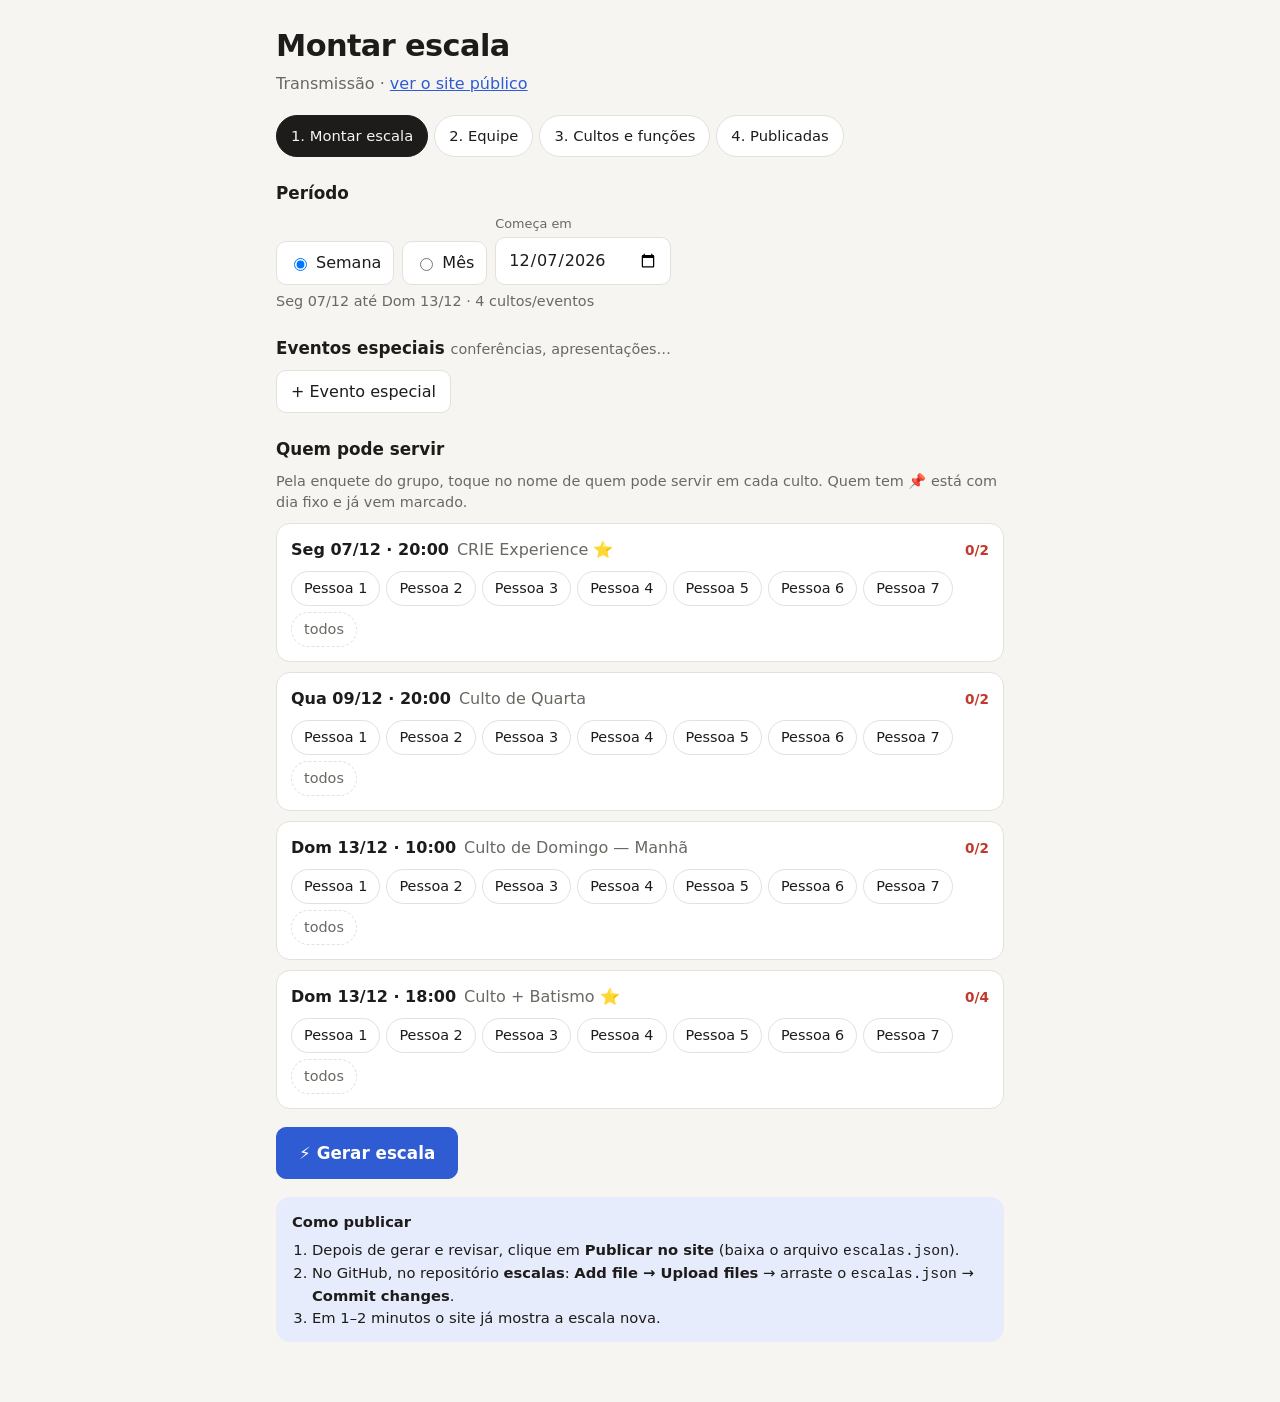
==== commit 30af4695: "Add files via upload" ====
--- a/montar.html
+++ b/montar.html
@@ -71,8 +71,8 @@
       </div>
     </div>
     <div class="bloco">
-      <h2>Cultos da semana</h2>
-      <p class="dica">Os cultos que se repetem toda semana e quantas pessoas cada função precisa.</p>
+      <h2>Cultos</h2>
+      <p class="dica">Os cultos fixos (toda semana, todo mês ou a cada 2 meses) e quantas pessoas cada função precisa.</p>
       <div id="cultos"></div>
       <button id="add-culto">+ Culto</button>
     </div>
@@ -97,8 +97,10 @@
 </div>
 
 <script>
-const KD = "escalas-transmissao-dados-v2";
-const KP = "escalas-transmissao-plano-v2";
+const KD = "escalas-transmissao-dados-v3";
+const KP = "escalas-transmissao-plano-v3";
+const FREQ = { semanal: "Toda semana", mensal: "Todo mês", bimestral: "A cada 2 meses" };
+const DIAS_L = ["domingo","segunda","terça","quarta","quinta","sexta","sábado"];
 const MIN = "Transmissão";
 const DIAS = ["Domingo","Segunda","Terça","Quarta","Quinta","Sexta","Sábado"];
 const DIAS_C = ["Dom","Seg","Ter","Qua","Qui","Sex","Sáb"];
@@ -123,9 +125,9 @@
       funcoes: ["Câmera", "Moderação", "Câmera móvel"],
       equipe: Array.from({ length: 7 }, (_, i) => ({ id: uid("p"), nome: `Pessoa ${i+1}`, funcoes: ["Câmera", "Moderação"], fixos: [] })),
       cultos: [
-        { id: uid("c"), nome: "Culto de Domingo — Manhã", dia: 0, horario: "10:00", vagas: { "Câmera": 2, "Moderação": 1 } },
-        { id: uid("c"), nome: "Culto de Domingo — Noite", dia: 0, horario: "18:00", vagas: { "Câmera": 2, "Moderação": 1 } },
-        { id: uid("c"), nome: "Culto de Quinta", dia: 4, horario: "19:30", vagas: { "Câmera": 1, "Moderação": 1 } }
+        { id: "c1", nome: "Culto de Quarta", dia: 3, horario: "20:00", freq: "semanal", vagas: { "Câmera": 1, "Moderação": 1 } },
+        { id: "c2", nome: "Culto de Domingo — Manhã", dia: 0, horario: "10:00", freq: "semanal", vagas: { "Câmera": 1, "Moderação": 1 } },
+        { id: "c3", nome: "Culto de Domingo — Noite", dia: 0, horario: "18:00", freq: "semanal", vagas: { "Câmera": 1, "Moderação": 1 } }
       ]
     },
     eventos: []
@@ -166,7 +168,7 @@
       <label class="l" style="margin-top:10px">Sabe fazer</label>
       <div class="chips">${cfg().funcoes.map(f => `<button class="chip ${p.funcoes.includes(f) ? "on" : ""}" data-funcao="${esc(f)}">${esc(f)}</button>`).join("")}</div>
       <label class="l" style="margin-top:10px">Dias fixos</label>
-      <div class="chips">${cfg().cultos.map(c => `<button class="chip ${p.fixos.includes(c.id) ? "on" : ""}" data-fixo="${c.id}">📌 ${esc(DIAS_C[c.dia])} ${esc(c.horario)} · ${esc(c.nome)}</button>`).join("") || `<span class="dica">Cadastre os cultos primeiro.</span>`}</div>
+      <div class="chips">${cfg().cultos.map(c => `<button class="chip ${p.fixos.includes(c.id) ? "on" : ""}" data-fixo="${c.id}">📌 ${esc(c.nome)} · ${esc(rotuloRec(c))} ${esc(c.horario)}</button>`).join("") || `<span class="dica">Cadastre os cultos primeiro.</span>`}</div>
     </div>`).join("");
 }
 $("equipe").addEventListener("input", e => {
@@ -199,19 +201,53 @@
         <div><label class="l">Horário</label><input type="time" data-campo="horario" value="${esc(c.horario)}"></div>
         <div><label class="l">Nome</label><input type="text" data-campo="nome" value="${esc(c.nome)}"></div>
       </div>
-      <label class="l" style="margin-top:10px">Pessoas por função</label>
+      <div class="campos3" style="margin-top:10px">
+        <div><label class="l">Repete</label><select data-campo="freq">${Object.entries(FREQ).map(([k, v]) => `<option value="${k}" ${(c.freq || "semanal") === k ? "selected" : ""}>${v}</option>`).join("")}</select></div>
+        ${(c.freq || "semanal") !== "semanal" ? `<div><label class="l">Qual semana do mês</label><select data-campo="semana">${[1,2,3,4,5].map(n => `<option value="${n}" ${(+c.semana || 1) === n ? "selected" : ""}>${n === 5 ? "Último" : ordinal(n, c.dia)}</option>`).join("")}</select></div>` : ""}
+        ${c.freq === "bimestral" ? `<div><label class="l">Próxima vez (mês)</label><input type="month" data-campo="inicio" value="${esc(c.inicio || "")}"></div>` : ""}
+      </div>
+      ${(c.freq || "semanal") !== "semanal" ? `<div style="margin-top:10px"><label class="l">Acontece no lugar de</label><select data-campo="substitui"><option value="">— nenhum (é um culto a mais) —</option>${cfg().cultos.filter(o => o.id !== c.id && (o.freq || "semanal") === "semanal").map(o => `<option value="${o.id}" ${c.substitui === o.id ? "selected" : ""}>${esc(o.nome)} (${esc(o.horario)})</option>`).join("")}</select></div>` : ""}
+      <p class="dica">📅 ${esc(rotuloRec(c))} às ${esc(c.horario)}${c.substitui ? ` · nesse dia substitui “${esc(cfg().cultos.find(o => o.id === c.substitui)?.nome || "")}”` : ""}</p>
+      <label class="l">Pessoas por função</label>
       ${vagasHTML(c.vagas)}
       <div class="acoes"><button class="danger" data-acao="rm">Remover culto</button></div>
     </div>`).join("");
 }
+function ordinal(n, dia) { return n + ((+dia === 0 || +dia === 6) ? "º" : "ª"); }
+function rotuloRec(c) {
+  const f = c.freq || "semanal", d = DIAS_L[+c.dia];
+  if (f === "semanal") return `Toda ${d}`.replace("Toda domingo", "Todo domingo").replace("Toda sábado", "Todo sábado");
+  const qual = (+c.semana || 1) === 5 ? `Último ${d}` : `${ordinal(+c.semana || 1, c.dia)} ${d}`;
+  if (f === "mensal") return `${qual} de cada mês`;
+  const [y, m] = (c.inicio || "").split("-").map(Number);
+  return `${qual} do mês, a cada 2 meses${y ? ` (próximo: ${pad(m)}/${y})` : ""}`;
+}
+function ocorre(c, d) {
+  if (+c.dia !== d.getDay()) return false;
+  const f = c.freq || "semanal"; if (f === "semanal") return true;
+  const n = +c.semana || 1;
+  const ultimo = addDias(d, 7).getMonth() !== d.getMonth();
+  if (n === 5 ? !ultimo : Math.ceil(d.getDate() / 7) !== n) return false;
+  if (f === "bimestral") {
+    if (!c.inicio) return true;
+    const [y, m] = c.inicio.split("-").map(Number);
+    const diff = (d.getFullYear() * 12 + d.getMonth()) - (y * 12 + m - 1);
+    return ((diff % 2) + 2) % 2 === 0;
+  }
+  return true;
+}
 $("cultos").addEventListener("input", e => {
   const card = e.target.closest(".cartao"); if (!card) return;
   const c = cfg().cultos[+card.dataset.i];
-  if (e.target.dataset.campo) c[e.target.dataset.campo] = e.target.dataset.campo === "dia" ? +e.target.value : e.target.value;
+  const campo = e.target.dataset.campo;
+  if (campo) c[campo] = (campo === "dia" || campo === "semana") ? +e.target.value : e.target.value;
+  if (campo === "freq" && c.freq === "semanal") { delete c.substitui; }
   if (e.target.dataset.vaga) c.vagas[e.target.dataset.vaga] = Math.max(0, +e.target.value || 0);
   salvar();
 });
-$("cultos").addEventListener("change", e => { if (e.target.dataset.campo === "dia") salvar(); });
+$("cultos").addEventListener("change", e => {
+  if (["dia", "freq", "semana", "inicio", "substitui", "horario"].includes(e.target.dataset.campo)) { if (P) P.res = null; salvar(); renderCultos(); }
+});
 $("cultos").addEventListener("click", e => {
   const b = e.target.closest("button[data-acao=rm]"); if (!b) return;
   const i = +b.closest(".cartao").dataset.i; const c = cfg().cultos[i];
@@ -240,17 +276,22 @@
 }
 function instancias() {
   const [a, b] = periodo(); const out = [];
-  for (let d = new Date(a); d <= b; d = addDias(d, 1))
-    for (const c of cfg().cultos) if (+c.dia === d.getDay())
-      out.push({ key: iso(d) + "|" + c.id, data: iso(d), nome: c.nome, horario: c.horario, vagas: c.vagas, cultoId: c.id });
+  for (let d = new Date(a); d <= b; d = addDias(d, 1)) {
+    const doDia = cfg().cultos.filter(c => ocorre(c, d));
+    const substituidos = new Set(doDia.map(c => c.substitui).filter(Boolean));
+    for (const c of doDia) if (!substituidos.has(c.id))
+      out.push({ key: iso(d) + "|" + c.id, data: iso(d), nome: c.nome, horario: c.horario, vagas: c.vagas, cultoId: c.id,
+        fixoIds: [c.id, c.substitui].filter(Boolean), especial: (c.freq || "semanal") !== "semanal" });
+  }
   for (const e of P.especiais) if (e.data >= iso(a) && e.data <= iso(b))
     out.push({ key: "esp|" + e.id, data: e.data, nome: e.nome || "Evento especial", horario: e.horario, vagas: e.vagas, especial: true });
   return out.sort((x, y) => (x.data + (x.horario || "")).localeCompare(y.data + (y.horario || "")));
 }
 function dispDe(inst) {
-  if (!P.disp[inst.key]) P.disp[inst.key] = cfg().equipe.filter(p => inst.cultoId && p.fixos.includes(inst.cultoId)).map(p => p.id);
+  if (!P.disp[inst.key]) P.disp[inst.key] = cfg().equipe.filter(p => ehFixo(p, inst)).map(p => p.id);
   return P.disp[inst.key];
 }
+const ehFixo = (p, inst) => (inst.fixoIds || []).some(id => p.fixos.includes(id));
 const pessoa = id => cfg().equipe.find(p => p.id === id);
 
 function renderPeriodo() {
@@ -309,7 +350,7 @@
     return `<div class="cartao disp" data-key="${esc(inst.key)}">
       <div class="disp-topo"><strong>${curta(inst.data)} · ${esc(inst.horario || "")}</strong> <span>${esc(inst.nome)}${inst.especial ? " ⭐" : ""}</span>
         <span class="conta ${d.length < preciso ? "falta" : ""}">${d.length}/${preciso}</span></div>
-      <div class="chips">${cfg().equipe.map(p => `<button class="chip ${d.includes(p.id) ? "on" : ""}" data-p="${p.id}">${inst.cultoId && p.fixos.includes(inst.cultoId) ? "📌 " : ""}${esc(p.nome || "(sem nome)")}</button>`).join("")}
+      <div class="chips">${cfg().equipe.map(p => `<button class="chip ${d.includes(p.id) ? "on" : ""}" data-p="${p.id}">${ehFixo(p, inst) ? "📌 " : ""}${esc(p.nome || "(sem nome)")}</button>`).join("")}
         <button class="chip ghost-chip" data-todos="1">todos</button></div>
     </div>`;
   }).join("");
@@ -345,7 +386,7 @@
     for (const f of vagas) {
       const cand = disp.filter(p => !usados.has(p.id) && sabe(p, f));
       cand.forEach(p => p._s =
-        (inst.cultoId && p.fixos.includes(inst.cultoId) ? -1000 : 0) +
+        (ehFixo(p, inst) ? -1000 : 0) +
         (noPeriodo[p.id] || 0) * 10 +
         (porDia[inst.data + p.id] ? 6 : 0) +
         (hist[p.nome] || 0) +
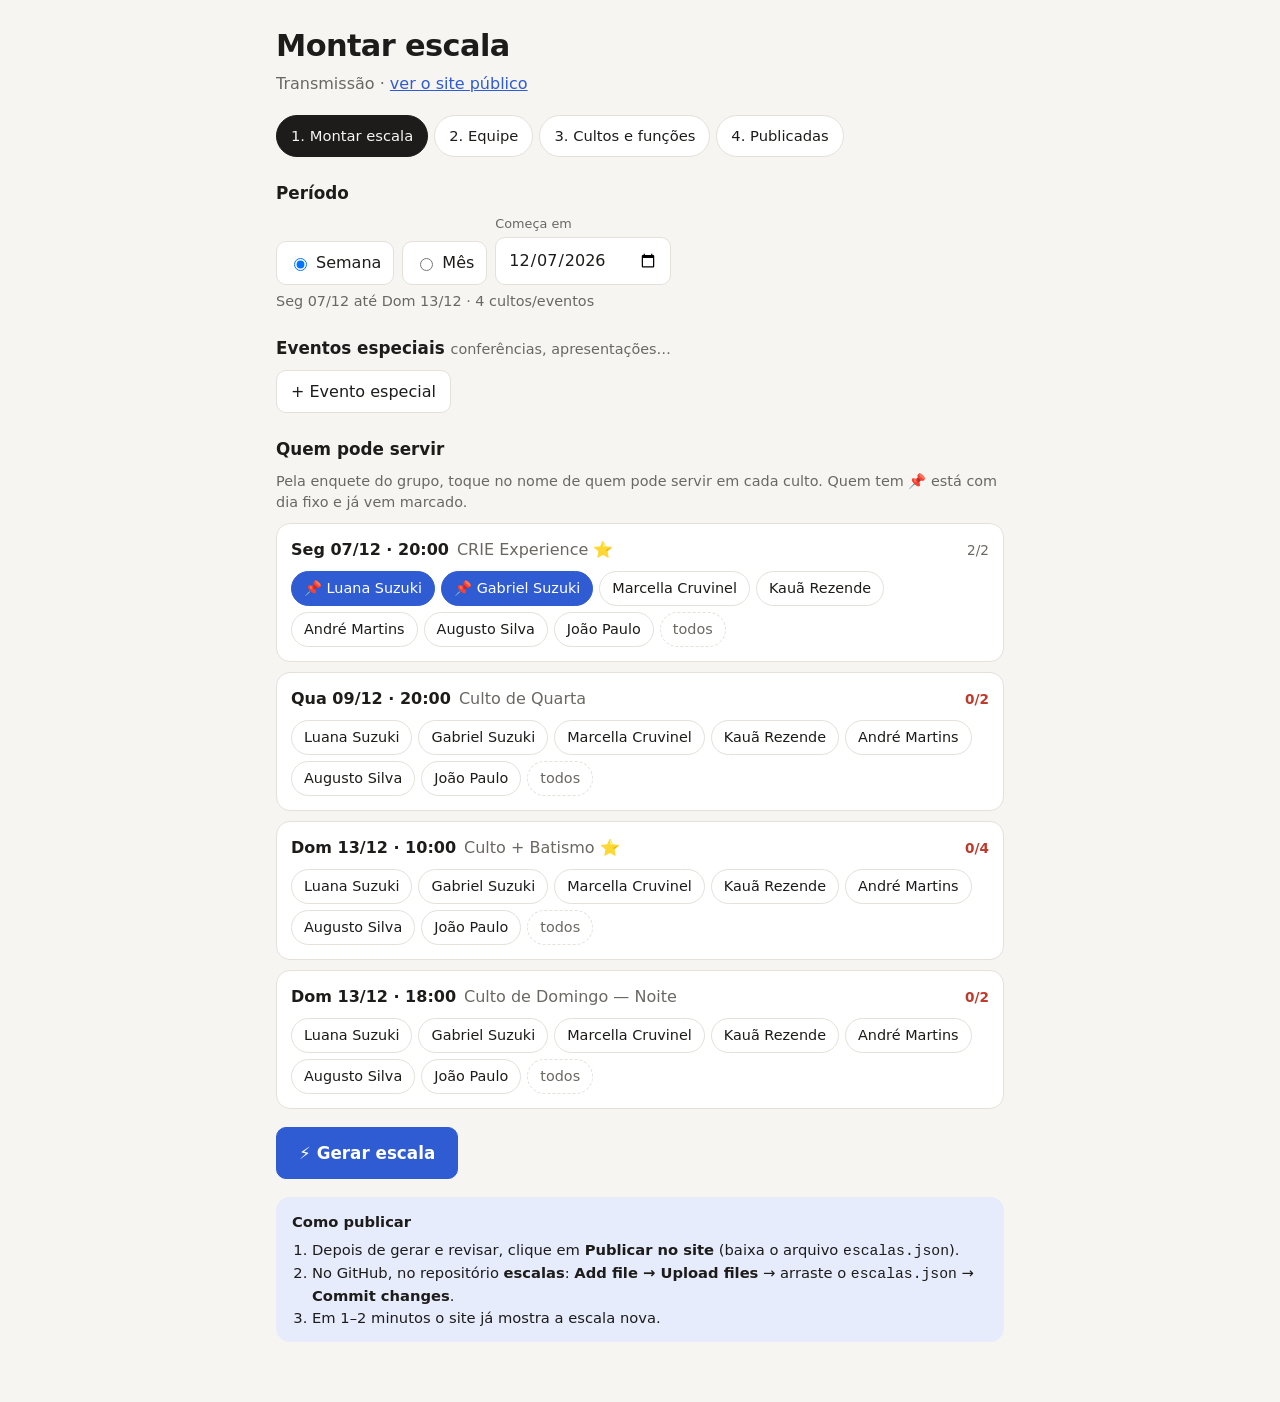
==== commit 4949690d: "Add files via upload" ====
--- a/montar.html
+++ b/montar.html
@@ -55,7 +55,7 @@
 
   <!-- ================= EQUIPE ================= -->
   <section id="aba-equipe" class="aba" hidden>
-    <p class="dica">Marque o que cada pessoa sabe fazer. Quando alguém for treinado em outra função, é só marcar aqui. “Dias fixos” = a pessoa já vem marcada como disponível e tem prioridade nesse culto.</p>
+    <p class="dica">Marque o que cada pessoa sabe fazer. Quando alguém for treinado em outra função, é só marcar aqui. “Dias fixos” = a pessoa já vem marcada como disponível e entra primeiro nesse culto. Toque no culto para alternar entre <b>sempre</b>, <b>semana sim, semana não</b> (duas opções de semana) e desligado.</p>
     <div id="equipe"></div>
     <button id="add-pessoa">+ Pessoa</button>
   </section>
@@ -168,8 +168,25 @@
       <label class="l" style="margin-top:10px">Sabe fazer</label>
       <div class="chips">${cfg().funcoes.map(f => `<button class="chip ${p.funcoes.includes(f) ? "on" : ""}" data-funcao="${esc(f)}">${esc(f)}</button>`).join("")}</div>
       <label class="l" style="margin-top:10px">Dias fixos</label>
-      <div class="chips">${cfg().cultos.map(c => `<button class="chip ${p.fixos.includes(c.id) ? "on" : ""}" data-fixo="${c.id}">📌 ${esc(c.nome)} · ${esc(rotuloRec(c))} ${esc(c.horario)}</button>`).join("") || `<span class="dica">Cadastre os cultos primeiro.</span>`}</div>
+      <div class="chips">${cfg().cultos.map(c => {
+        const f = fixosDe(p).find(x => x.id === c.id);
+        const extra = !f ? "" : f.modo === "sempre" ? " · sempre" : ` · semana sim, semana não (${proximas(c, f.modo)})`;
+        return `<button class="chip ${f ? "on" : ""}" data-fixo="${c.id}" title="Toque para alternar: sempre → semana sim/não → outra semana → desligado">📌 ${esc(c.nome)}${esc(extra)}</button>`;
+      }).join("") || `<span class="dica">Cadastre os cultos primeiro.</span>`}</div>
     </div>`).join("");
+}
+function proximas(c, modo) {
+  const out = []; let d = new Date();
+  for (let k = 0; k < 120 && out.length < 2; k++, d = addDias(d, 1))
+    if (ocorre(c, d) && semanaAB(iso(d)) === modo) out.push(`${pad(d.getDate())}/${pad(d.getMonth()+1)}`);
+  return out.join(", ") + "…";
+}
+function cicloFixo(p, id) {
+  p.fixos = fixosDe(p);
+  const i = p.fixos.findIndex(f => f.id === id);
+  if (i < 0) return p.fixos.push({ id, modo: "sempre" });
+  const prox = { sempre: "A", A: "B", B: null }[p.fixos[i].modo];
+  if (prox) p.fixos[i].modo = prox; else p.fixos.splice(i, 1);
 }
 $("equipe").addEventListener("input", e => {
   const c = e.target.closest(".cartao"); if (!c) return;
@@ -181,7 +198,7 @@
   const b = e.target.closest("button"); if (!b) return;
   if (b.dataset.acao === "rm") { if (!confirm(`Remover ${p.nome}?`)) return; cfg().equipe.splice(+c.dataset.i, 1); }
   if (b.dataset.funcao) toggle(p.funcoes, b.dataset.funcao);
-  if (b.dataset.fixo) toggle(p.fixos, b.dataset.fixo);
+  if (b.dataset.fixo) { cicloFixo(p, b.dataset.fixo); if (P) { P.disp = {}; P.res = null; } }
   salvar(); renderEquipe();
 });
 $("add-pessoa").onclick = () => { cfg().equipe.push({ id: uid("p"), nome: "", funcoes: [], fixos: [] }); salvar(); renderEquipe(); };
@@ -253,7 +270,7 @@
   const i = +b.closest(".cartao").dataset.i; const c = cfg().cultos[i];
   if (!confirm(`Remover “${c.nome}”?`)) return;
   cfg().cultos.splice(i, 1);
-  cfg().equipe.forEach(p => p.fixos = p.fixos.filter(x => x !== c.id));
+  cfg().equipe.forEach(p => p.fixos = fixosDe(p).filter(x => x.id !== c.id));
   salvar(); renderCultos();
 });
 $("add-culto").onclick = () => { cfg().cultos.push({ id: uid("c"), nome: "Novo culto", dia: 0, horario: "19:00", vagas: { "Câmera": 1, "Moderação": 1 } }); salvar(); renderCultos(); };
@@ -281,7 +298,7 @@
     const substituidos = new Set(doDia.map(c => c.substitui).filter(Boolean));
     for (const c of doDia) if (!substituidos.has(c.id))
       out.push({ key: iso(d) + "|" + c.id, data: iso(d), nome: c.nome, horario: c.horario, vagas: c.vagas, cultoId: c.id,
-        fixoIds: [c.id, c.substitui].filter(Boolean), especial: (c.freq || "semanal") !== "semanal" });
+        especial: (c.freq || "semanal") !== "semanal" });
   }
   for (const e of P.especiais) if (e.data >= iso(a) && e.data <= iso(b))
     out.push({ key: "esp|" + e.id, data: e.data, nome: e.nome || "Evento especial", horario: e.horario, vagas: e.vagas, especial: true });
@@ -291,7 +308,11 @@
   if (!P.disp[inst.key]) P.disp[inst.key] = cfg().equipe.filter(p => ehFixo(p, inst)).map(p => p.id);
   return P.disp[inst.key];
 }
-const ehFixo = (p, inst) => (inst.fixoIds || []).some(id => p.fixos.includes(id));
+// semanas A/B: contadas a partir da segunda 19/10/2026
+const BASE_AB = new Date(2026, 9, 19);
+const semanaAB = s => (Math.floor(Math.round((parse(s) - BASE_AB) / 864e5) / 7) % 2 + 2) % 2 === 0 ? "A" : "B";
+const fixosDe = p => (p.fixos || []).map(f => typeof f === "string" ? { id: f, modo: "sempre" } : f);
+const ehFixo = (p, inst) => !!inst.cultoId && fixosDe(p).some(f => f.id === inst.cultoId && (f.modo === "sempre" || f.modo === semanaAB(inst.data)));
 const pessoa = id => cfg().equipe.find(p => p.id === id);
 
 function renderPeriodo() {
@@ -383,6 +404,15 @@
     // funções com menos gente capaz primeiro
     vagas.sort((x, y) => disp.filter(p => sabe(p, x)).length - disp.filter(p => sabe(p, y)).length);
     const usados = new Set(); const linhas = [];
+    const marca = (p, f) => { usados.add(p.id); noPeriodo[p.id] = (noPeriodo[p.id] || 0) + 1; porDia[inst.data + p.id] = 1; linhas.push({ funcao: f, pessoa: p.id }); };
+    // 1º: quem é fixo nesse culto entra primeiro (quem faz menos funções escolhe antes)
+    const fixos = disp.filter(p => ehFixo(p, inst)).sort((x, y) => x.funcoes.length - y.funcoes.length);
+    for (const p of fixos) {
+      const opcoes = vagas.filter(f => sabe(p, f));
+      if (!opcoes.length) continue;
+      opcoes.sort((x, y) => disp.filter(q => !usados.has(q.id) && sabe(q, x)).length - disp.filter(q => !usados.has(q.id) && sabe(q, y)).length);
+      const f = opcoes[0]; vagas.splice(vagas.indexOf(f), 1); marca(p, f);
+    }
     for (const f of vagas) {
       const cand = disp.filter(p => !usados.has(p.id) && sabe(p, f));
       cand.forEach(p => p._s =
@@ -393,8 +423,7 @@
         Math.random());
       cand.sort((x, y) => x._s - y._s);
       const ok = cand[0];
-      if (ok) { usados.add(ok.id); noPeriodo[ok.id] = (noPeriodo[ok.id] || 0) + 1; porDia[inst.data + ok.id] = 1; }
-      linhas.push({ funcao: f, pessoa: ok ? ok.id : "" });
+      if (ok) marca(ok, f); else linhas.push({ funcao: f, pessoa: "" });
     }
     linhas.sort((x, y) => cfg().funcoes.indexOf(x.funcao) - cfg().funcoes.indexOf(y.funcao));
     res[inst.key] = linhas;
